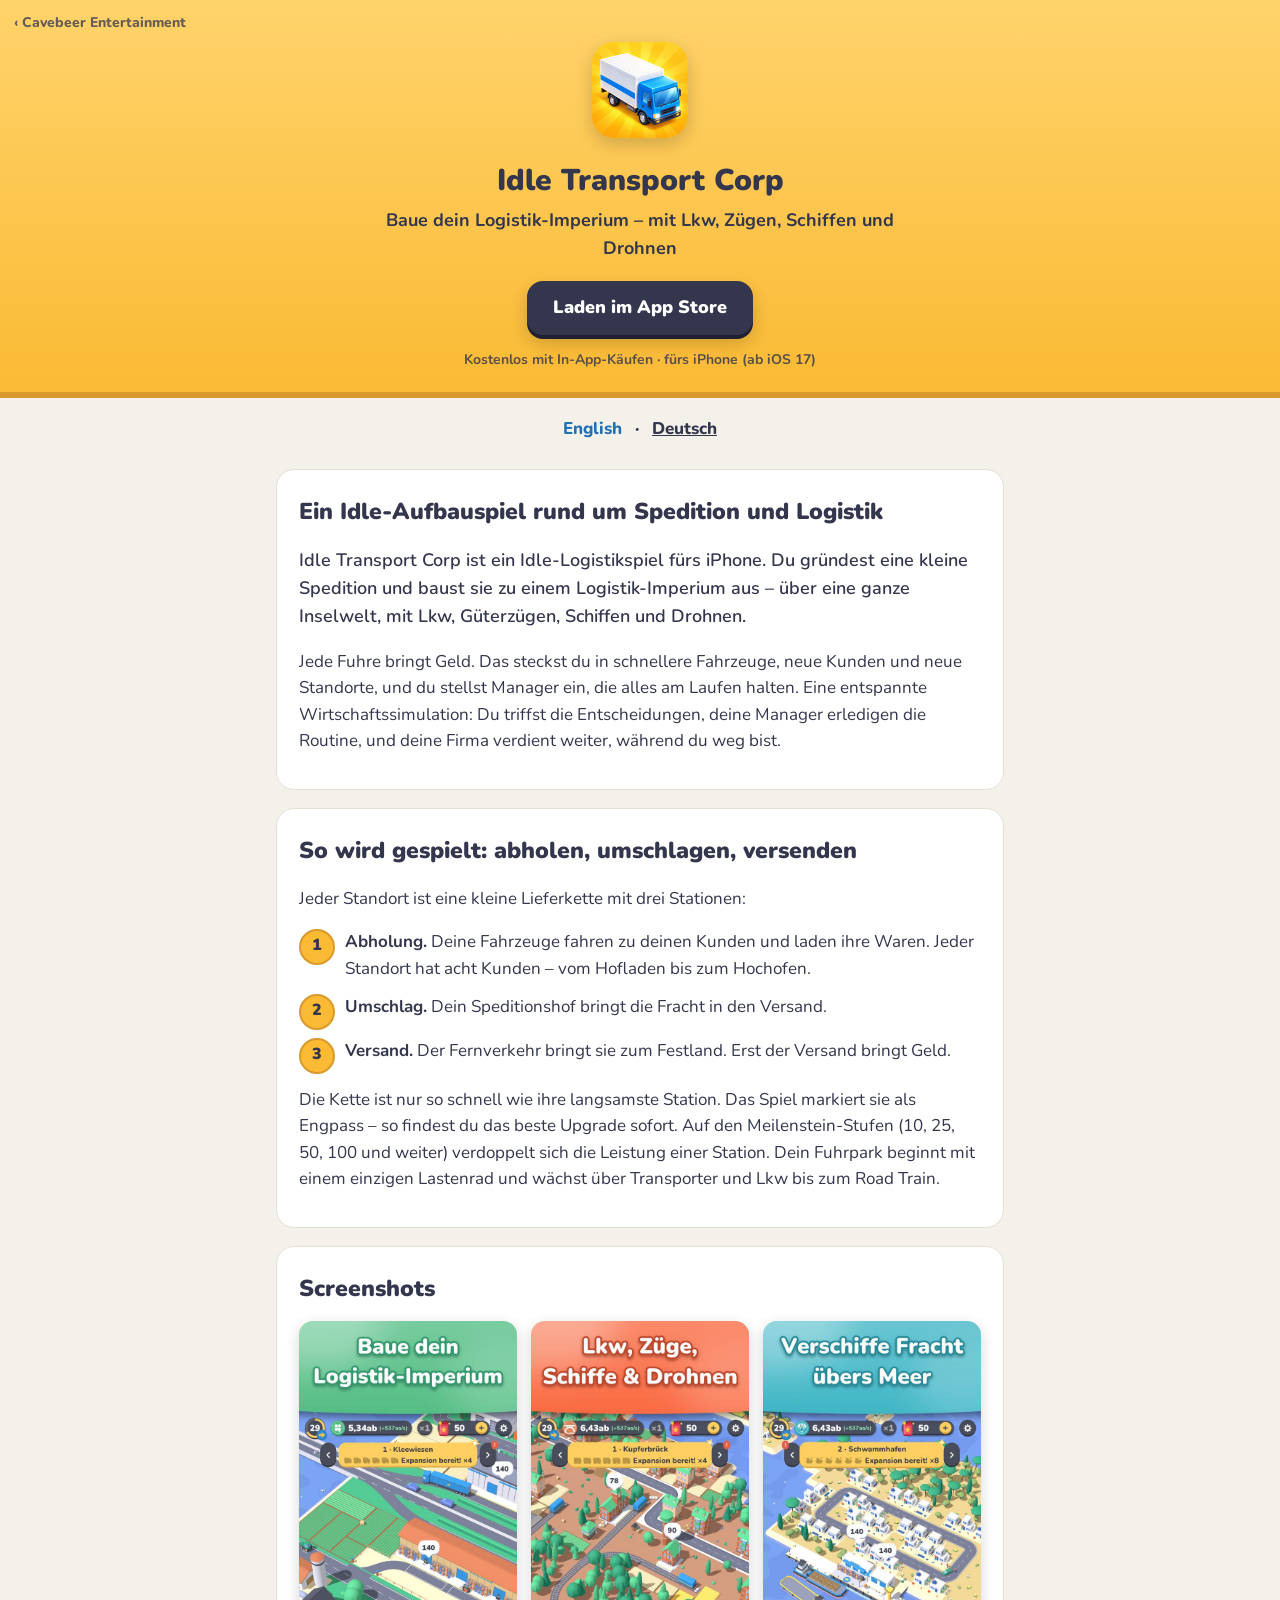
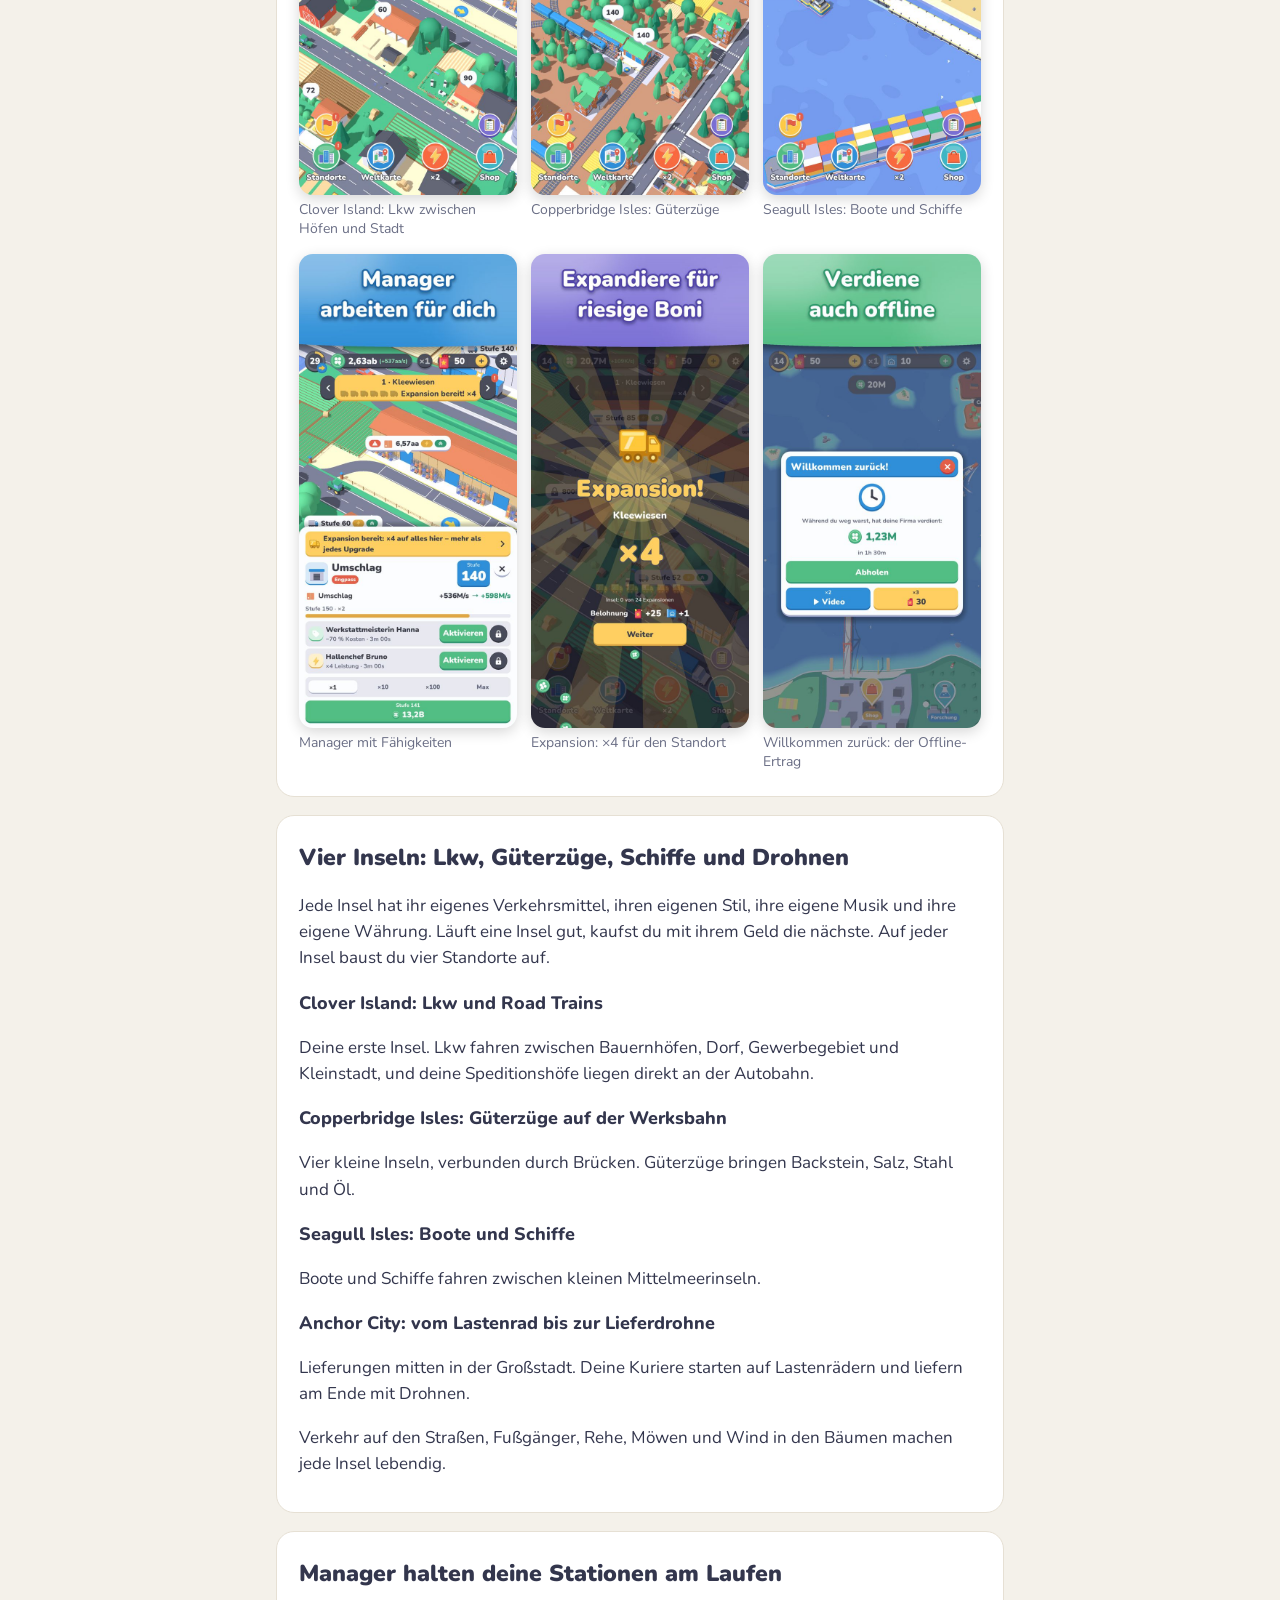
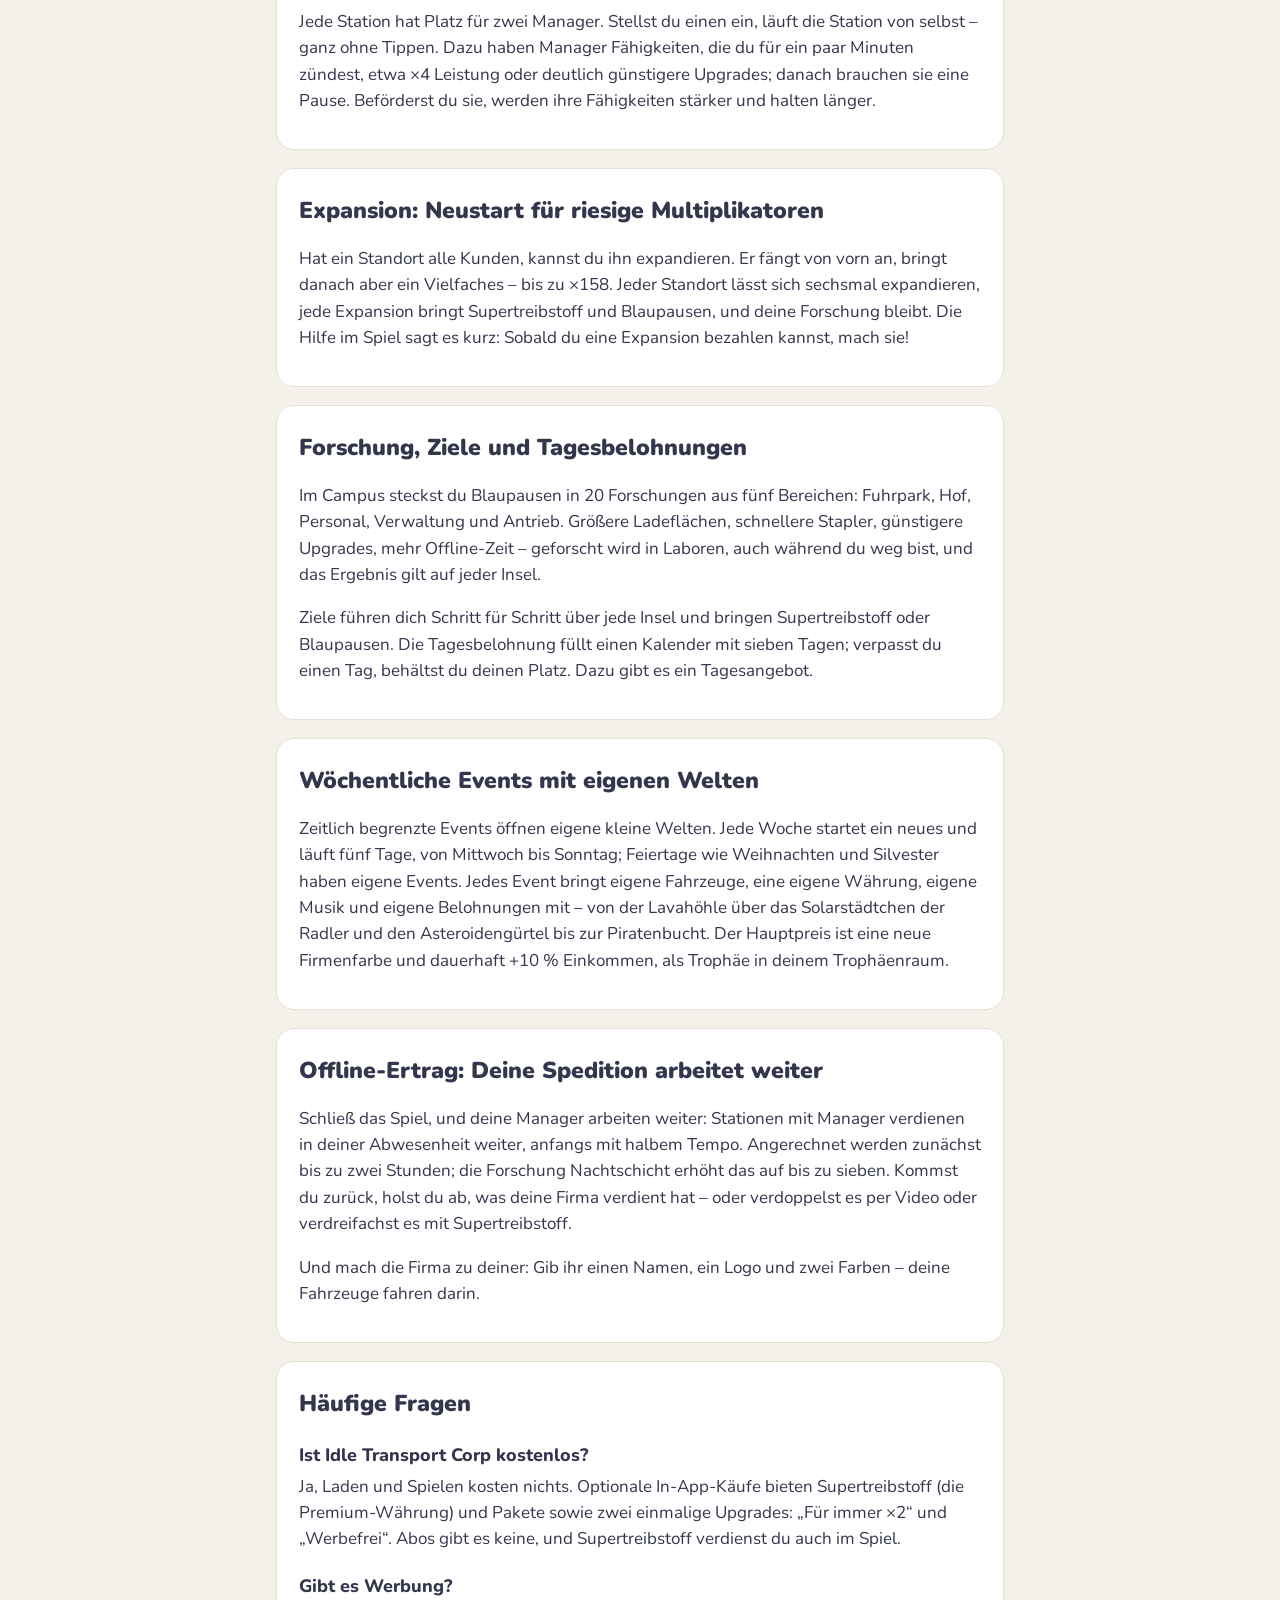
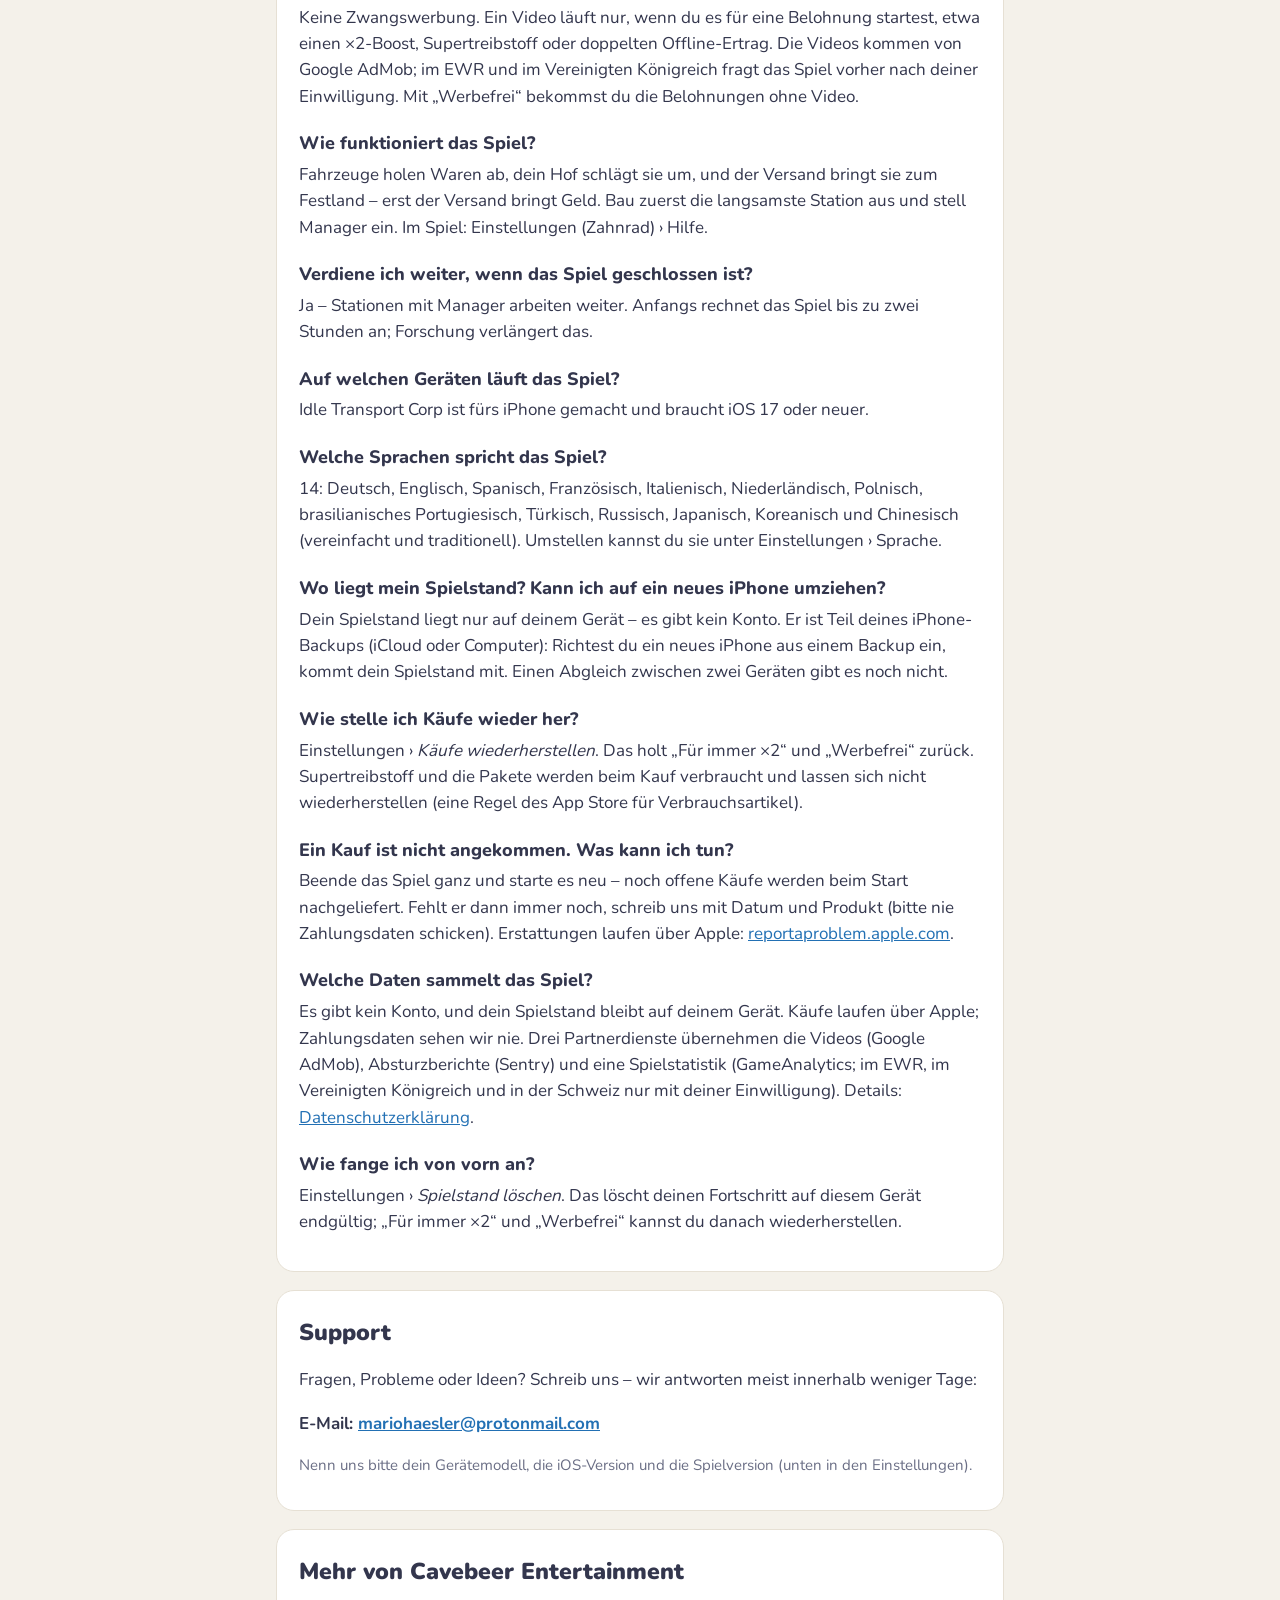
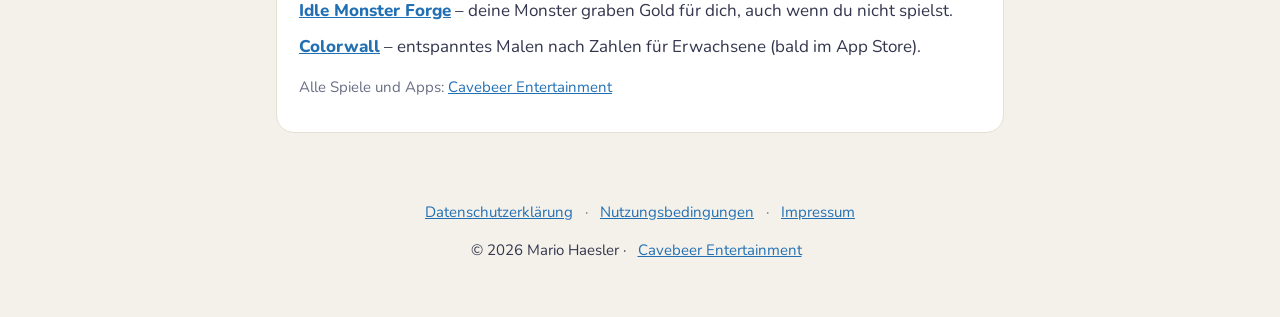
==== de/index.html @ 4c7cf0ec "Content page in English and German (de/): what the app is, how it plays, screenshots, FAQ; structure" ====
<!doctype html>
<html lang="de">
<head>
<meta charset="utf-8">
<meta name="viewport" content="width=device-width, initial-scale=1">
<title>Idle Transport Corp: Spedition – Logistik-Spiel fürs iPhone</title>
<meta name="description" content="Gründe deine Spedition: Lkw, Güterzüge, Schiffe und Drohnen bringen Waren über vier Inseln. Ein kostenloses Idle-Aufbauspiel fürs iPhone mit Managern.">
<link rel="canonical" href="https://mario-coder-apps.github.io/idletransportcorp-legal/de/">
<link rel="alternate" hreflang="en" href="https://mario-coder-apps.github.io/idletransportcorp-legal/">
<link rel="alternate" hreflang="de" href="https://mario-coder-apps.github.io/idletransportcorp-legal/de/">
<link rel="alternate" hreflang="x-default" href="https://mario-coder-apps.github.io/idletransportcorp-legal/">
<meta name="theme-color" content="#faba34">
<meta name="apple-itunes-app" content="app-id=6821350913">
<meta property="og:type" content="website">
<meta property="og:site_name" content="Cavebeer Entertainment">
<meta property="og:title" content="Idle Transport Corp: Spedition – Logistik-Spiel fürs iPhone">
<meta property="og:description" content="Lkw, Güterzüge, Schiffe und Drohnen bringen Waren über vier Inseln. Baue dein Logistik-Imperium – ein kostenloses Idle-Spiel fürs iPhone.">
<meta property="og:url" content="https://mario-coder-apps.github.io/idletransportcorp-legal/de/">
<meta property="og:image" content="https://mario-coder-apps.github.io/idletransportcorp-legal/og-de.jpg">
<meta property="og:image:width" content="1200">
<meta property="og:image:height" content="630">
<meta property="og:image:alt" content="Idle Transport Corp: das App-Symbol und drei Screenshots mit Lkw, Güterzügen und Schiffen">
<meta property="og:locale" content="de_DE">
<meta property="og:locale:alternate" content="en_US">
<meta name="twitter:card" content="summary_large_image">
<meta name="twitter:title" content="Idle Transport Corp: Spedition – Logistik-Spiel fürs iPhone">
<meta name="twitter:description" content="Lkw, Güterzüge, Schiffe und Drohnen bringen Waren über vier Inseln. Baue dein Logistik-Imperium – ein kostenloses Idle-Spiel fürs iPhone.">
<meta name="twitter:image" content="https://mario-coder-apps.github.io/idletransportcorp-legal/og-de.jpg">
<meta name="twitter:image:alt" content="Idle Transport Corp: das App-Symbol und drei Screenshots mit Lkw, Güterzügen und Schiffen">
<link rel="icon" href="../favicon.png">
<link rel="stylesheet" href="../style.css?v=3">
<script type="application/ld+json">
{
 "@context": "https://schema.org",
 "@type": "MobileApplication",
 "name": "Idle Transport Corp",
 "alternateName": "Idle Transport Corp: Spedition",
 "operatingSystem": "iOS",
 "softwareRequirements": "iOS 17.0 oder neuer",
 "applicationCategory": "GameApplication",
 "applicationSubCategory": "Simulation",
 "description": "Idle Transport Corp ist ein Idle-Logistikspiel fürs iPhone: Lkw, Güterzüge, Schiffe und Drohnen bringen Waren über vier Inseln. Stell Manager ein, expandiere deine Standorte und verdiene weiter, während du weg bist.",
 "url": "https://mario-coder-apps.github.io/idletransportcorp-legal/de/",
 "image": "https://mario-coder-apps.github.io/idletransportcorp-legal/icon.png",
 "screenshot": [
  "https://mario-coder-apps.github.io/idletransportcorp-legal/img/clover-island-de.jpg",
  "https://mario-coder-apps.github.io/idletransportcorp-legal/img/freight-trains-de.jpg",
  "https://mario-coder-apps.github.io/idletransportcorp-legal/img/cargo-ships-de.jpg",
  "https://mario-coder-apps.github.io/idletransportcorp-legal/img/managers-de.jpg",
  "https://mario-coder-apps.github.io/idletransportcorp-legal/img/expansion-de.jpg",
  "https://mario-coder-apps.github.io/idletransportcorp-legal/img/offline-earnings-de.jpg"
 ],
 "offers": {
  "@type": "Offer",
  "price": "0",
  "priceCurrency": "EUR"
 },
 "inLanguage": [
  "en",
  "de",
  "es",
  "fr",
  "it",
  "nl",
  "pl",
  "pt-BR",
  "tr",
  "ru",
  "ja",
  "ko",
  "zh-Hans",
  "zh-Hant"
 ],
 "publisher": {
  "@type": "Organization",
  "name": "Cavebeer Entertainment",
  "url": "https://mario-coder-apps.github.io/"
 },
 "downloadUrl": "https://apps.apple.com/app/id6821350913",
 "installUrl": "https://apps.apple.com/app/id6821350913"
}
</script>
<script type="application/ld+json">
{
 "@context": "https://schema.org",
 "@type": "FAQPage",
 "inLanguage": "de",
 "mainEntity": [
  {
   "@type": "Question",
   "name": "Ist Idle Transport Corp kostenlos?",
   "acceptedAnswer": {
    "@type": "Answer",
    "text": "Ja, Laden und Spielen kosten nichts. Optionale In-App-Käufe bieten Supertreibstoff (die Premium-Währung) und Pakete sowie zwei einmalige Upgrades: „Für immer ×2“ und „Werbefrei“. Abos gibt es keine, und Supertreibstoff verdienst du auch im Spiel."
   }
  },
  {
   "@type": "Question",
   "name": "Gibt es Werbung?",
   "acceptedAnswer": {
    "@type": "Answer",
    "text": "Keine Zwangswerbung. Ein Video läuft nur, wenn du es für eine Belohnung startest, etwa einen ×2-Boost, Supertreibstoff oder doppelten Offline-Ertrag. Die Videos kommen von Google AdMob; im EWR und im Vereinigten Königreich fragt das Spiel vorher nach deiner Einwilligung. Mit „Werbefrei“ bekommst du die Belohnungen ohne Video."
   }
  },
  {
   "@type": "Question",
   "name": "Wie funktioniert das Spiel?",
   "acceptedAnswer": {
    "@type": "Answer",
    "text": "Fahrzeuge holen Waren ab, dein Hof schlägt sie um, und der Versand bringt sie zum Festland – erst der Versand bringt Geld. Bau zuerst die langsamste Station aus und stell Manager ein. Im Spiel: Einstellungen (Zahnrad) › Hilfe."
   }
  },
  {
   "@type": "Question",
   "name": "Verdiene ich weiter, wenn das Spiel geschlossen ist?",
   "acceptedAnswer": {
    "@type": "Answer",
    "text": "Ja – Stationen mit Manager arbeiten weiter. Anfangs rechnet das Spiel bis zu zwei Stunden an; Forschung verlängert das."
   }
  },
  {
   "@type": "Question",
   "name": "Auf welchen Geräten läuft das Spiel?",
   "acceptedAnswer": {
    "@type": "Answer",
    "text": "Idle Transport Corp ist fürs iPhone gemacht und braucht iOS 17 oder neuer."
   }
  },
  {
   "@type": "Question",
   "name": "Welche Sprachen spricht das Spiel?",
   "acceptedAnswer": {
    "@type": "Answer",
    "text": "14: Deutsch, Englisch, Spanisch, Französisch, Italienisch, Niederländisch, Polnisch, brasilianisches Portugiesisch, Türkisch, Russisch, Japanisch, Koreanisch und Chinesisch (vereinfacht und traditionell). Umstellen kannst du sie unter Einstellungen › Sprache."
   }
  },
  {
   "@type": "Question",
   "name": "Wo liegt mein Spielstand? Kann ich auf ein neues iPhone umziehen?",
   "acceptedAnswer": {
    "@type": "Answer",
    "text": "Dein Spielstand liegt nur auf deinem Gerät – es gibt kein Konto. Er ist Teil deines iPhone-Backups (iCloud oder Computer): Richtest du ein neues iPhone aus einem Backup ein, kommt dein Spielstand mit. Einen Abgleich zwischen zwei Geräten gibt es noch nicht."
   }
  },
  {
   "@type": "Question",
   "name": "Wie stelle ich Käufe wieder her?",
   "acceptedAnswer": {
    "@type": "Answer",
    "text": "Einstellungen › Käufe wiederherstellen. Das holt „Für immer ×2“ und „Werbefrei“ zurück. Supertreibstoff und die Pakete werden beim Kauf verbraucht und lassen sich nicht wiederherstellen (eine Regel des App Store für Verbrauchsartikel)."
   }
  },
  {
   "@type": "Question",
   "name": "Ein Kauf ist nicht angekommen. Was kann ich tun?",
   "acceptedAnswer": {
    "@type": "Answer",
    "text": "Beende das Spiel ganz und starte es neu – noch offene Käufe werden beim Start nachgeliefert. Fehlt er dann immer noch, schreib uns mit Datum und Produkt (bitte nie Zahlungsdaten schicken). Erstattungen laufen über Apple: reportaproblem.apple.com."
   }
  },
  {
   "@type": "Question",
   "name": "Welche Daten sammelt das Spiel?",
   "acceptedAnswer": {
    "@type": "Answer",
    "text": "Es gibt kein Konto, und dein Spielstand bleibt auf deinem Gerät. Käufe laufen über Apple; Zahlungsdaten sehen wir nie. Drei Partnerdienste übernehmen die Videos (Google AdMob), Absturzberichte (Sentry) und eine Spielstatistik (GameAnalytics; im EWR, im Vereinigten Königreich und in der Schweiz nur mit deiner Einwilligung). Details: Datenschutzerklärung."
   }
  },
  {
   "@type": "Question",
   "name": "Wie fange ich von vorn an?",
   "acceptedAnswer": {
    "@type": "Answer",
    "text": "Einstellungen › Spielstand löschen. Das löscht deinen Fortschritt auf diesem Gerät endgültig; „Für immer ×2“ und „Werbefrei“ kannst du danach wiederherstellen."
   }
  }
 ]
}
</script>
</head>
<body class="content">
<header>
  <a class="studio-back" href="../../">&lsaquo; Cavebeer Entertainment</a>
  <img src="../img/icon-192.jpg" alt="App-Symbol von Idle Transport Corp" width="96" height="96">
  <h1>Idle Transport Corp</h1>
  <p class="pitch">Baue dein Logistik-Imperium – mit Lkw, Zügen, Schiffen und Drohnen</p>
  <a class="store" id="store" href="https://apps.apple.com/app/id6821350913">Laden im App Store</a>
  <div class="iab" id="iab" hidden>
    <div class="iab-arrow" aria-hidden="true">&#8599;</div>
    <p class="iab-title">Dieser Browser kann den App Store nicht öffnen</p>
    <ol>
      <li>Tippe oben rechts auf <strong>&bull;&bull;&bull;</strong></li>
      <li>Wähle <strong>Im Browser öffnen</strong></li>
      <li>Tippe dort auf <strong>Laden im App Store</strong></li>
    </ol>
    <button class="iab-button" type="button" id="copy-link">Oder den App-Store-Link kopieren</button>
  </div>
  <p class="platform">Kostenlos mit In-App-Käufen · fürs iPhone (ab iOS 17)</p>
</header>
<nav class="lang" aria-label="Sprache"><a href="../" hreflang="en" lang="en">English</a> · <a href="./" hreflang="de" lang="de" aria-current="page">Deutsch</a></nav>
<main>

<section class="card" id="about">
  <h2>Ein Idle-Aufbauspiel rund um Spedition und Logistik</h2>
  <p class="lead">Idle Transport Corp ist ein Idle-Logistikspiel fürs iPhone. Du gründest eine kleine Spedition und
  baust sie zu einem Logistik-Imperium aus – über eine ganze Inselwelt, mit Lkw, Güterzügen, Schiffen und
  Drohnen.</p>
  <p>Jede Fuhre bringt Geld. Das steckst du in schnellere Fahrzeuge, neue Kunden und neue Standorte, und du stellst
  Manager ein, die alles am Laufen halten. Eine entspannte Wirtschaftssimulation: Du triffst die Entscheidungen, deine
  Manager erledigen die Routine, und deine Firma verdient weiter, während du weg bist.</p>
</section>

<section class="card" id="so-wird-gespielt">
  <h2>So wird gespielt: abholen, umschlagen, versenden</h2>
  <p>Jeder Standort ist eine kleine Lieferkette mit drei Stationen:</p>
  <ol class="steps">
    <li><strong>Abholung.</strong> Deine Fahrzeuge fahren zu deinen Kunden und laden ihre Waren. Jeder Standort hat
    acht Kunden – vom Hofladen bis zum Hochofen.</li>
    <li><strong>Umschlag.</strong> Dein Speditionshof bringt die Fracht in den Versand.</li>
    <li><strong>Versand.</strong> Der Fernverkehr bringt sie zum Festland. Erst der Versand bringt Geld.</li>
  </ol>
  <p>Die Kette ist nur so schnell wie ihre langsamste Station. Das Spiel markiert sie als Engpass – so findest du das
  beste Upgrade sofort. Auf den Meilenstein-Stufen (10, 25, 50, 100 und weiter) verdoppelt sich die Leistung einer
  Station. Dein Fuhrpark beginnt mit einem einzigen Lastenrad und wächst über
  Transporter und Lkw bis zum Road Train.</p>
</section>

<section class="card" id="screenshots">
  <h2>Screenshots</h2>
  <div class="shots">
    <figure>
      <img src="../img/clover-island-de.jpg" width="600" height="1304" loading="lazy" alt="Clover Island in Idle Transport Corp: Lkw auf der Autobahn, ein Speditionshof und grüne Felder">
      <figcaption>Clover Island: Lkw zwischen Höfen und Stadt</figcaption>
    </figure>
    <figure>
      <img src="../img/freight-trains-de.jpg" width="600" height="1304" loading="lazy" alt="Güterzüge auf der Werksbahn der Copperbridge Isles">
      <figcaption>Copperbridge Isles: Güterzüge</figcaption>
    </figure>
    <figure>
      <img src="../img/cargo-ships-de.jpg" width="600" height="1304" loading="lazy" alt="Ein Hafen auf den Seagull Isles mit weißen Häusern und einem Containerschiff">
      <figcaption>Seagull Isles: Boote und Schiffe</figcaption>
    </figure>
    <figure>
      <img src="../img/managers-de.jpg" width="600" height="1304" loading="lazy" alt="Die Station Umschlag mit ihrer Stufe, dem Hinweis Engpass und zwei Managern, deren Fähigkeiten man aktivieren kann">
      <figcaption>Manager mit Fähigkeiten</figcaption>
    </figure>
    <figure>
      <img src="../img/expansion-de.jpg" width="600" height="1304" loading="lazy" alt="Der Expansion-Bildschirm: Kleewiesen bringt nach der ersten Expansion ×4">
      <figcaption>Expansion: ×4 für den Standort</figcaption>
    </figure>
    <figure>
      <img src="../img/offline-earnings-de.jpg" width="600" height="1304" loading="lazy" alt="Das Fenster Willkommen zurück mit dem offline verdienten Geld und Knöpfen zum Abholen, Verdoppeln per Video oder Verdreifachen">
      <figcaption>Willkommen zurück: der Offline-Ertrag</figcaption>
    </figure>
  </div>
</section>

<section class="card" id="inseln">
  <h2>Vier Inseln: Lkw, Güterzüge, Schiffe und Drohnen</h2>
  <p>Jede Insel hat ihr eigenes Verkehrsmittel, ihren eigenen Stil, ihre eigene Musik und ihre eigene Währung. Läuft
  eine Insel gut, kaufst du mit ihrem Geld die nächste. Auf jeder Insel baust du vier Standorte auf.</p>
  <h3>Clover Island: Lkw und Road Trains</h3>
  <p>Deine erste Insel. Lkw fahren zwischen Bauernhöfen, Dorf, Gewerbegebiet und Kleinstadt, und deine
  Speditionshöfe liegen direkt an der Autobahn.</p>
  <h3>Copperbridge Isles: Güterzüge auf der Werksbahn</h3>
  <p>Vier kleine Inseln, verbunden durch Brücken. Güterzüge bringen Backstein, Salz, Stahl und Öl.</p>
  <h3>Seagull Isles: Boote und Schiffe</h3>
  <p>Boote und Schiffe fahren zwischen kleinen Mittelmeerinseln.</p>
  <h3>Anchor City: vom Lastenrad bis zur Lieferdrohne</h3>
  <p>Lieferungen mitten in der Großstadt. Deine Kuriere starten auf Lastenrädern und liefern am Ende mit
  Drohnen.</p>
  <p>Verkehr auf den Straßen, Fußgänger, Rehe, Möwen und Wind in den Bäumen machen jede Insel lebendig.</p>
</section>

<section class="card" id="manager">
  <h2>Manager halten deine Stationen am Laufen</h2>
  <p>Jede Station hat Platz für zwei Manager. Stellst du einen ein, läuft die Station von selbst – ganz ohne Tippen.
  Dazu haben Manager Fähigkeiten, die du für ein paar Minuten zündest, etwa ×4 Leistung oder deutlich günstigere
  Upgrades; danach brauchen sie eine Pause. Beförderst du sie, werden ihre Fähigkeiten stärker und halten
  länger.</p>
</section>

<section class="card" id="expansion">
  <h2>Expansion: Neustart für riesige Multiplikatoren</h2>
  <p>Hat ein Standort alle Kunden, kannst du ihn expandieren. Er fängt von vorn an, bringt danach aber ein Vielfaches
  – bis zu ×158. Jeder Standort lässt sich sechsmal expandieren, jede Expansion bringt Supertreibstoff und
  Blaupausen, und deine Forschung bleibt. Die Hilfe im Spiel sagt es kurz: Sobald du eine Expansion bezahlen kannst,
  mach sie!</p>
</section>

<section class="card" id="forschung">
  <h2>Forschung, Ziele und Tagesbelohnungen</h2>
  <p>Im Campus steckst du Blaupausen in 20 Forschungen aus fünf Bereichen: Fuhrpark, Hof, Personal, Verwaltung und
  Antrieb. Größere Ladeflächen, schnellere Stapler, günstigere Upgrades, mehr Offline-Zeit – geforscht wird in
  Laboren, auch während du weg bist, und das Ergebnis gilt auf jeder Insel.</p>
  <p>Ziele führen dich Schritt für Schritt über jede Insel und bringen Supertreibstoff oder Blaupausen. Die
  Tagesbelohnung füllt einen Kalender mit sieben Tagen; verpasst du einen Tag, behältst du deinen Platz. Dazu gibt es
  ein Tagesangebot.</p>
</section>

<section class="card" id="events">
  <h2>Wöchentliche Events mit eigenen Welten</h2>
  <p>Zeitlich begrenzte Events öffnen eigene kleine Welten. Jede Woche startet ein neues und läuft fünf Tage, von
  Mittwoch bis Sonntag; Feiertage wie Weihnachten und Silvester haben eigene Events. Jedes Event
  bringt eigene Fahrzeuge, eine eigene Währung, eigene Musik und eigene Belohnungen mit – von der Lavahöhle über das
  Solarstädtchen der Radler und den Asteroidengürtel bis zur Piratenbucht. Der Hauptpreis ist eine neue Firmenfarbe
  und dauerhaft +10&nbsp;% Einkommen, als Trophäe in deinem Trophäenraum.</p>
</section>

<section class="card" id="offline">
  <h2>Offline-Ertrag: Deine Spedition arbeitet weiter</h2>
  <p>Schließ das Spiel, und deine Manager arbeiten weiter: Stationen mit Manager verdienen in deiner Abwesenheit
  weiter, anfangs mit halbem Tempo. Angerechnet werden zunächst bis zu zwei Stunden; die Forschung Nachtschicht erhöht das auf bis zu
  sieben. Kommst du zurück, holst du ab, was deine Firma verdient hat – oder verdoppelst es per Video oder
  verdreifachst es mit Supertreibstoff.</p>
  <p>Und mach die Firma zu deiner: Gib ihr einen Namen, ein Logo und zwei Farben – deine Fahrzeuge fahren darin.</p>
</section>

<section class="card faq" id="fragen">
  <h2>Häufige Fragen</h2>

  <h3>Ist Idle Transport Corp kostenlos?</h3>
  <p>Ja, Laden und Spielen kosten nichts. Optionale In-App-Käufe bieten Supertreibstoff (die Premium-Währung) und
  Pakete sowie zwei einmalige Upgrades: „Für immer ×2“ und „Werbefrei“. Abos gibt es keine, und Supertreibstoff
  verdienst du auch im Spiel.</p>

  <h3>Gibt es Werbung?</h3>
  <p>Keine Zwangswerbung. Ein Video läuft nur, wenn du es für eine Belohnung startest, etwa einen ×2-Boost,
  Supertreibstoff oder doppelten Offline-Ertrag. Die Videos kommen von Google AdMob; im EWR und im Vereinigten
  Königreich fragt das Spiel vorher nach deiner Einwilligung. Mit „Werbefrei“ bekommst du die Belohnungen ohne
  Video.</p>

  <h3>Wie funktioniert das Spiel?</h3>
  <p>Fahrzeuge holen Waren ab, dein Hof schlägt sie um, und der Versand bringt sie zum Festland – erst der Versand
  bringt Geld. Bau zuerst die langsamste Station aus und stell Manager ein. Im Spiel: Einstellungen (Zahnrad) ›
  Hilfe.</p>

  <h3>Verdiene ich weiter, wenn das Spiel geschlossen ist?</h3>
  <p>Ja – Stationen mit Manager arbeiten weiter. Anfangs rechnet das Spiel bis zu zwei Stunden an; Forschung
  verlängert das.</p>

  <h3>Auf welchen Geräten läuft das Spiel?</h3>
  <p>Idle Transport Corp ist fürs iPhone gemacht und braucht iOS 17 oder neuer.</p>

  <h3>Welche Sprachen spricht das Spiel?</h3>
  <p>14: Deutsch, Englisch, Spanisch, Französisch, Italienisch, Niederländisch, Polnisch, brasilianisches
  Portugiesisch, Türkisch, Russisch, Japanisch, Koreanisch und Chinesisch (vereinfacht und traditionell). Umstellen
  kannst du sie unter Einstellungen › Sprache.</p>

  <h3>Wo liegt mein Spielstand? Kann ich auf ein neues iPhone umziehen?</h3>
  <p>Dein Spielstand liegt nur auf deinem Gerät – es gibt kein Konto. Er ist Teil deines iPhone-Backups (iCloud oder
  Computer): Richtest du ein neues iPhone aus einem Backup ein, kommt dein Spielstand mit. Einen Abgleich zwischen zwei
  Geräten gibt es noch nicht.</p>

  <h3>Wie stelle ich Käufe wieder her?</h3>
  <p>Einstellungen › <em>Käufe wiederherstellen</em>. Das holt „Für immer ×2“ und „Werbefrei“ zurück. Supertreibstoff und
  die Pakete werden beim Kauf verbraucht und lassen sich nicht wiederherstellen (eine Regel des App Store für
  Verbrauchsartikel).</p>

  <h3>Ein Kauf ist nicht angekommen. Was kann ich tun?</h3>
  <p>Beende das Spiel ganz und starte es neu – noch offene Käufe werden beim Start nachgeliefert. Fehlt er dann immer
  noch, schreib uns mit Datum und Produkt (bitte nie Zahlungsdaten schicken). Erstattungen laufen über Apple:
  <a href="https://reportaproblem.apple.com">reportaproblem.apple.com</a>.</p>

  <h3>Welche Daten sammelt das Spiel?</h3>
  <p>Es gibt kein Konto, und dein Spielstand bleibt auf deinem Gerät. Käufe laufen über Apple; Zahlungsdaten sehen
  wir nie. Drei Partnerdienste übernehmen die Videos (Google AdMob), Absturzberichte (Sentry) und eine Spielstatistik
  (GameAnalytics; im EWR, im Vereinigten Königreich und in der Schweiz nur mit deiner Einwilligung). Details:
  <a href="../privacy.html#de">Datenschutzerklärung</a>.</p>

  <h3>Wie fange ich von vorn an?</h3>
  <p>Einstellungen › <em>Spielstand löschen</em>. Das löscht deinen Fortschritt auf diesem Gerät endgültig; „Für immer ×2“
  und „Werbefrei“ kannst du danach wiederherstellen.</p>
</section>

<section class="card" id="support">
  <h2>Support</h2>
  <p>Fragen, Probleme oder Ideen? Schreib uns – wir antworten meist innerhalb weniger Tage:</p>
  <p><strong>E-Mail: <a href="mailto:mariohaesler@protonmail.com">mariohaesler@protonmail.com</a></strong></p>
  <p class="soft">Nenn uns bitte dein Gerätemodell, die iOS-Version und die Spielversion (unten in den Einstellungen).</p>
</section>

<section class="card" id="mehr">
  <h2>Mehr von Cavebeer Entertainment</h2>
  <ul class="apps">
    <li><a href="../../idlemonsterforge-legal/">Idle Monster Forge</a> – deine Monster graben Gold für dich, auch
    wenn du nicht spielst.</li>
    <li><a href="../../colorwall-legal/">Colorwall</a> – entspanntes Malen nach Zahlen für Erwachsene (bald im App
    Store).</li>
  </ul>
  <p class="soft">Alle Spiele und Apps: <a href="../../">Cavebeer Entertainment</a></p>
</section>

</main>
<footer>
  <a href="../privacy.html#de">Datenschutzerklärung</a> ·
  <a href="../terms.html#de">Nutzungsbedingungen</a> ·
  <a href="../impressum.html#de">Impressum</a>
  <p>© 2026 Mario Haesler · <a href="../../">Cavebeer Entertainment</a></p>
</footer>
<script>
  // TikTok, Instagram and Facebook open links in their own in-app browser, which shows a blank page for the App Store
  // (Apple answers an iPhone with a redirect to itms-appss://, which those browsers do not hand over). There the page
  // shows the way out through the browser's menu and the link to copy. "?iab" previews it in any browser.
  (function () {
    var ua = navigator.userAgent || "";
    var inApp = /Instagram|FBAN|FBAV|FB_IAB|TikTok|musical_ly|BytedanceWebview|Bytedance|Threads/i.test(ua);
    if (!inApp && !/[?&]iab\b/.test(location.search)) return;
    document.getElementById("iab").hidden = false;
    var store = document.getElementById("store");
    store.hidden = true;
    store.style.display = "none";
    var link = "https://apps.apple.com/app/id6821350913";
    var btn = document.getElementById("copy-link");
    btn.addEventListener("click", function () {
      var de = document.documentElement.lang === "de";
      var done = function () { btn.textContent = de ? "Kopiert – öffne Safari und füge ihn ein" : "Copied - open Safari and paste it"; };
      if (navigator.clipboard && navigator.clipboard.writeText) {
        navigator.clipboard.writeText(link).then(done, function () { prompt(de ? "Link kopieren:" : "Copy this link:", link); });
      } else {
        prompt(de ? "Link kopieren:" : "Copy this link:", link);
      }
    });
  })();
</script>
</body>
</html>
---- style.css ----
/* Idle Transport Corp - support, privacy and legal pages (GitHub Pages; no cookies, no third-party content). */
@font-face {
  font-family: "Nunito";
  src: url("fonts/Nunito.ttf") format("truetype");
  font-weight: 200 1000;
  font-display: swap;
}

:root {
  --bg: #f4f1ea;
  --card: #ffffff;
  --ink: #33364d;
  --ink-soft: #6a6e85;
  --brand: #faba34;
  --brand-edge: #d99a2b;
  --link: #2270b4;
  --line: #e6e0d4;
  --mark: #ffe9a8;
}

@media (prefers-color-scheme: dark) {
  :root:not([data-theme="light"]) {
    --bg: #1d1f2b;
    --card: #282b3a;
    --ink: #eef0f7;
    --ink-soft: #a9adc2;
    --link: #7fb8ec;
    --line: #3a3e52;
    --mark: #6b5414;
  }
}

* { box-sizing: border-box; }

body {
  margin: 0;
  background: var(--bg);
  color: var(--ink);
  font-family: "Nunito", -apple-system, "Segoe UI", Roboto, sans-serif;
  font-size: 17px;
  line-height: 1.55;
}

header {
  background: linear-gradient(180deg, #ffd36b, var(--brand));
  border-bottom: 6px solid var(--brand-edge);
  padding: 28px 16px 22px;
  text-align: center;
  color: #33364d;
}

header img { width: 96px; height: 96px; border-radius: 22px; box-shadow: 0 6px 18px rgba(0, 0, 0, 0.18); }
header h1 { margin: 12px 0 2px; font-size: 30px; font-weight: 900; }
header p { margin: 0; font-weight: 700; }

nav.lang { text-align: center; margin: 18px 0 0; font-weight: 800; }
nav.lang a { color: var(--link); text-decoration: none; margin: 0 8px; }
nav.lang a.on { color: var(--ink); text-decoration: underline; }

main { max-width: 760px; margin: 0 auto; padding: 8px 16px 40px; }

section.card {
  background: var(--card);
  border: 1px solid var(--line);
  border-radius: 18px;
  padding: 6px 22px 18px;
  margin: 18px 0;
}

h2 { font-size: 23px; font-weight: 900; margin: 18px 0 6px; }
h3 { font-size: 18px; font-weight: 800; margin: 18px 0 4px; }
p, li { color: var(--ink); }
.soft { color: var(--ink-soft); font-size: 15px; }
a { color: var(--link); }
mark { background: var(--mark); color: inherit; padding: 0 3px; border-radius: 4px; }

footer { text-align: center; padding: 10px 16px 40px; color: var(--ink-soft); font-size: 15px; }
footer a { margin: 0 8px; }

/* The way back to the studio page and the App Store button (2026-11-08: the page is the TikTok bio's landing page). */
header { position: relative; }
.studio-back {
  position: absolute; top: 12px; left: 14px;
  font-size: 14px; font-weight: 800; color: #33364d; text-decoration: none; opacity: 0.75;
}
.studio-back:hover { opacity: 1; }
header img { margin-top: 14px; }
header p, .iab p { color: #33364d; }   /* the yellow header and the white box stay light in dark mode too */

.store {
  display: inline-block;
  margin: 18px 0 2px;
  padding: 13px 26px;
  border-radius: 16px;
  background: #33364d;
  color: #ffffff;
  font-size: 18px;
  font-weight: 900;
  text-decoration: none;
  box-shadow: 0 4px 0 #1f2133, 0 8px 18px rgba(0, 0, 0, 0.18);
  transition: transform 0.12s ease;
}
.store:active { transform: translateY(3px); box-shadow: 0 1px 0 #1f2133; }
.store[hidden] { display: none; }

.iab {
  position: relative;
  max-width: 420px;
  margin: 18px auto 2px;
  padding: 16px 18px 18px;
  text-align: left;
  background: #ffffff;
  border: 2px solid var(--brand-edge);
  border-radius: 18px;
  color: #33364d;
}
.iab[hidden] { display: none; }
.iab-title { font-weight: 900; font-size: 18px; margin: 0 0 8px; padding-right: 34px; }
.iab ol { margin: 0 0 14px; padding-left: 22px; font-weight: 600; color: #33364d; }
.iab li { color: #33364d; }
.iab-arrow { position: absolute; top: 6px; right: 14px; font-size: 30px; font-weight: 900; color: var(--brand-edge); }
.iab-button {
  width: 100%;
  padding: 11px 14px;
  border: 0;
  border-radius: 12px;
  background: #ffe9a8;
  color: #33364d;
  font: inherit;
  font-weight: 800;
  cursor: pointer;
}

/* Only the visitor's language when JavaScript runs (site.js); without it both stay. */
.js [data-lang]:not(.shown) { display: none; }

/* The content pages (index.html in English, de/index.html in German; 2026-11-16): pitch, platform line, screenshots,
   the three steps, the FAQ and the links to the other apps. The legal pages do not use these classes. */
header .pitch { font-size: 18px; max-width: 520px; margin: 0 auto; }
header .platform { margin-top: 12px; font-size: 14px; font-weight: 700; opacity: 0.8; }
nav.lang a[aria-current] { color: var(--ink); text-decoration: underline; }

.lead { font-size: 18px; font-weight: 600; }

ol.steps { list-style: none; counter-reset: step; padding: 0; margin: 10px 0 6px; }
ol.steps li { counter-increment: step; position: relative; padding: 0 0 0 46px; margin: 0 0 12px; min-height: 32px; }
ol.steps li::before {
  content: counter(step);
  position: absolute; left: 0; top: 0;
  width: 32px; height: 32px; border-radius: 50%;
  background: var(--brand); border: 2px solid var(--brand-edge);
  color: #33364d; font-weight: 900; font-size: 16px; line-height: 28px; text-align: center;
}

.shots { display: grid; grid-template-columns: repeat(2, minmax(0, 1fr)); gap: 16px 14px; margin: 14px 0 6px; }
@media (min-width: 620px) { .shots { grid-template-columns: repeat(3, minmax(0, 1fr)); } }
.shots figure { margin: 0; }
.shots img {
  display: block; width: 100%; height: auto;
  border-radius: 14px; box-shadow: 0 4px 14px rgba(0, 0, 0, 0.16);
  background: var(--line);
}
.shots figcaption { margin-top: 6px; font-size: 14px; line-height: 1.35; color: var(--ink-soft); }

.faq h3 { margin-top: 20px; }
.faq p { margin-top: 0; }

ul.apps { list-style: none; padding: 0; margin: 8px 0 4px; }
ul.apps li { margin: 0 0 10px; }
ul.apps a { font-weight: 800; }

@media (max-width: 420px) {
  .content section.card { padding: 4px 18px 14px; }
}
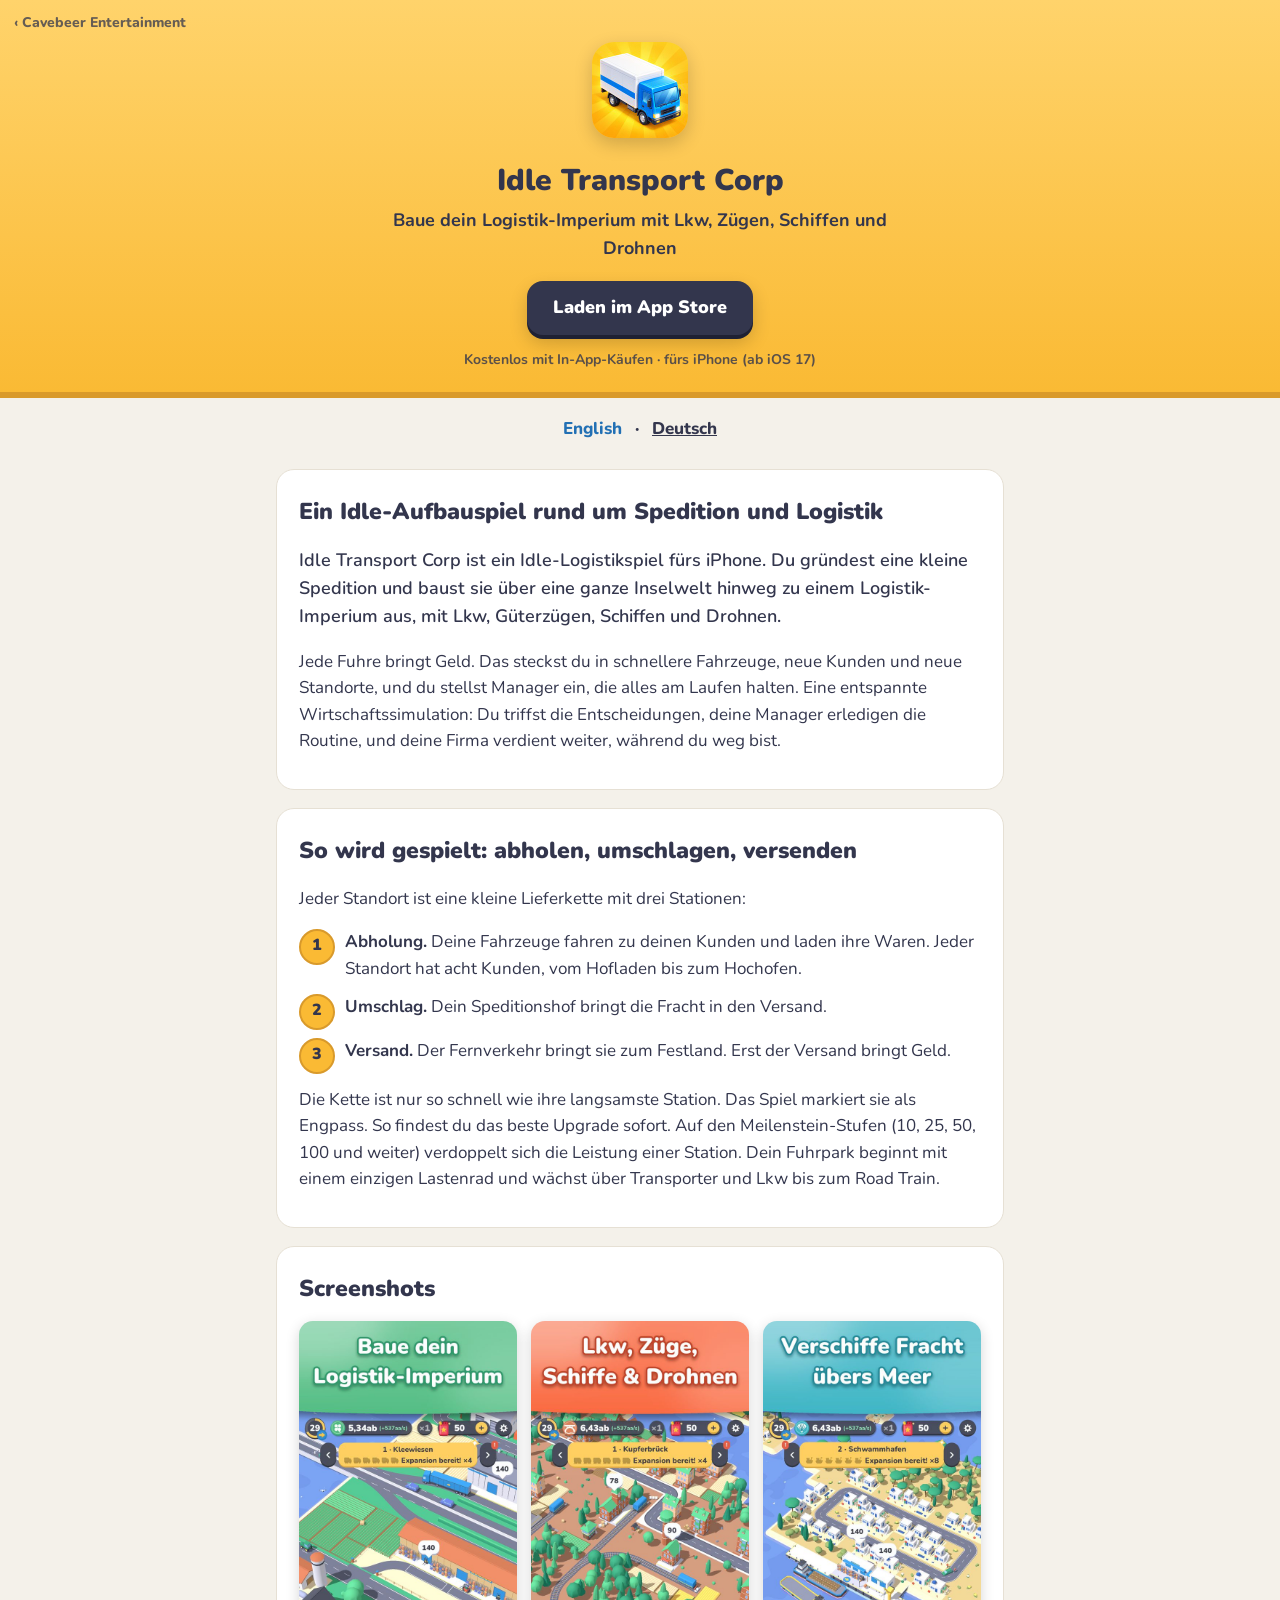
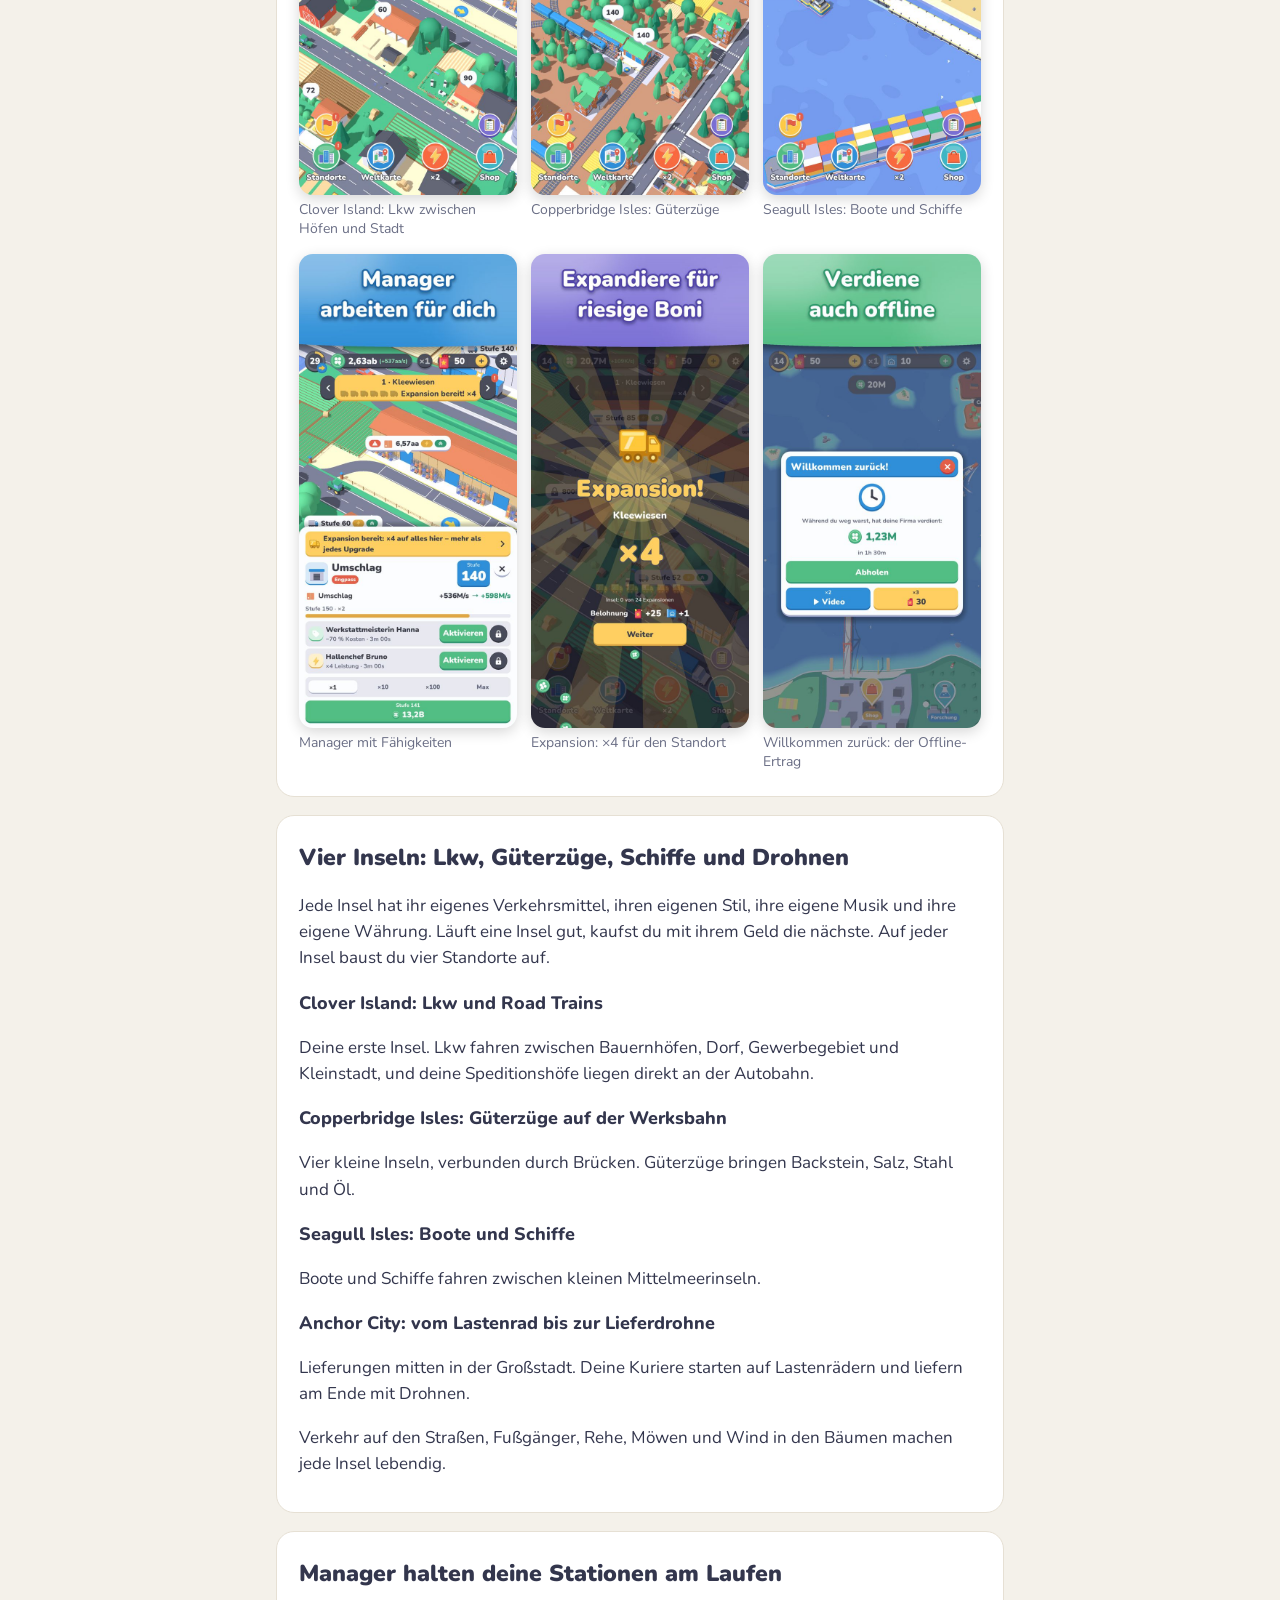
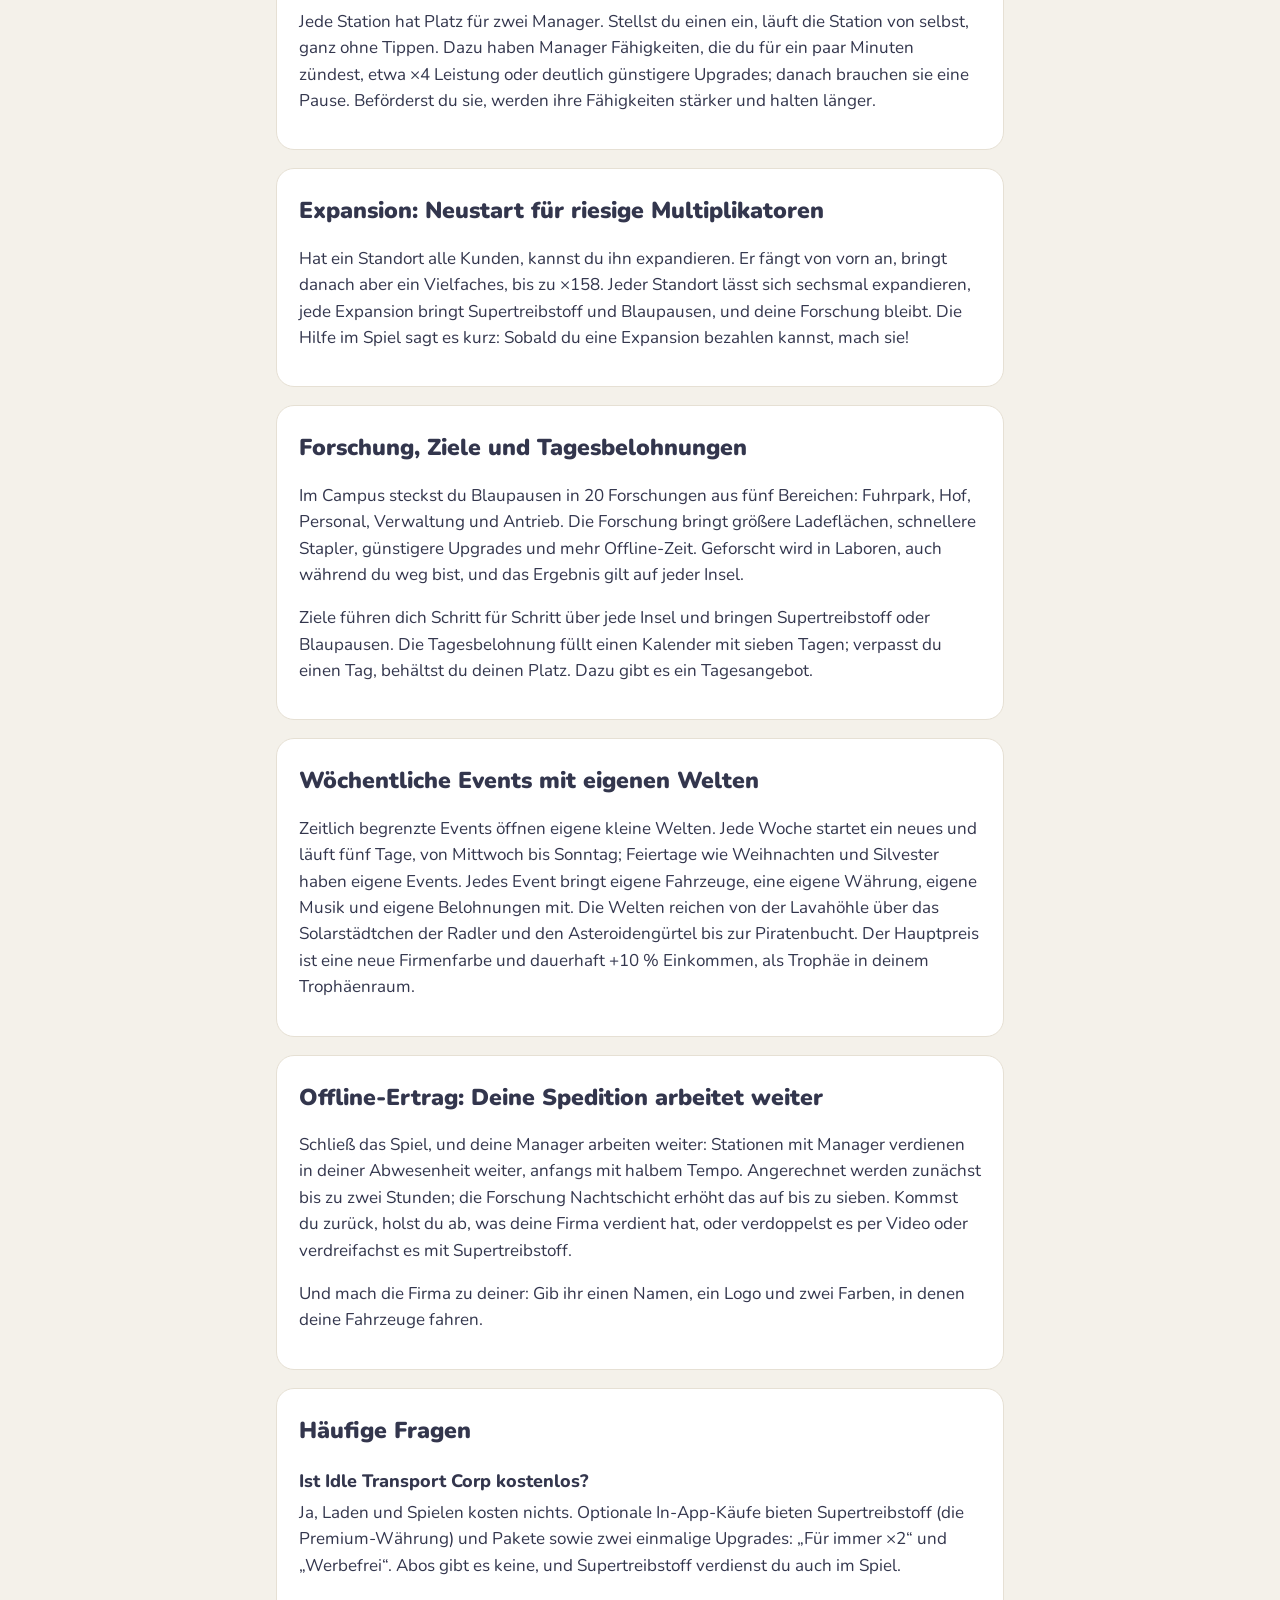
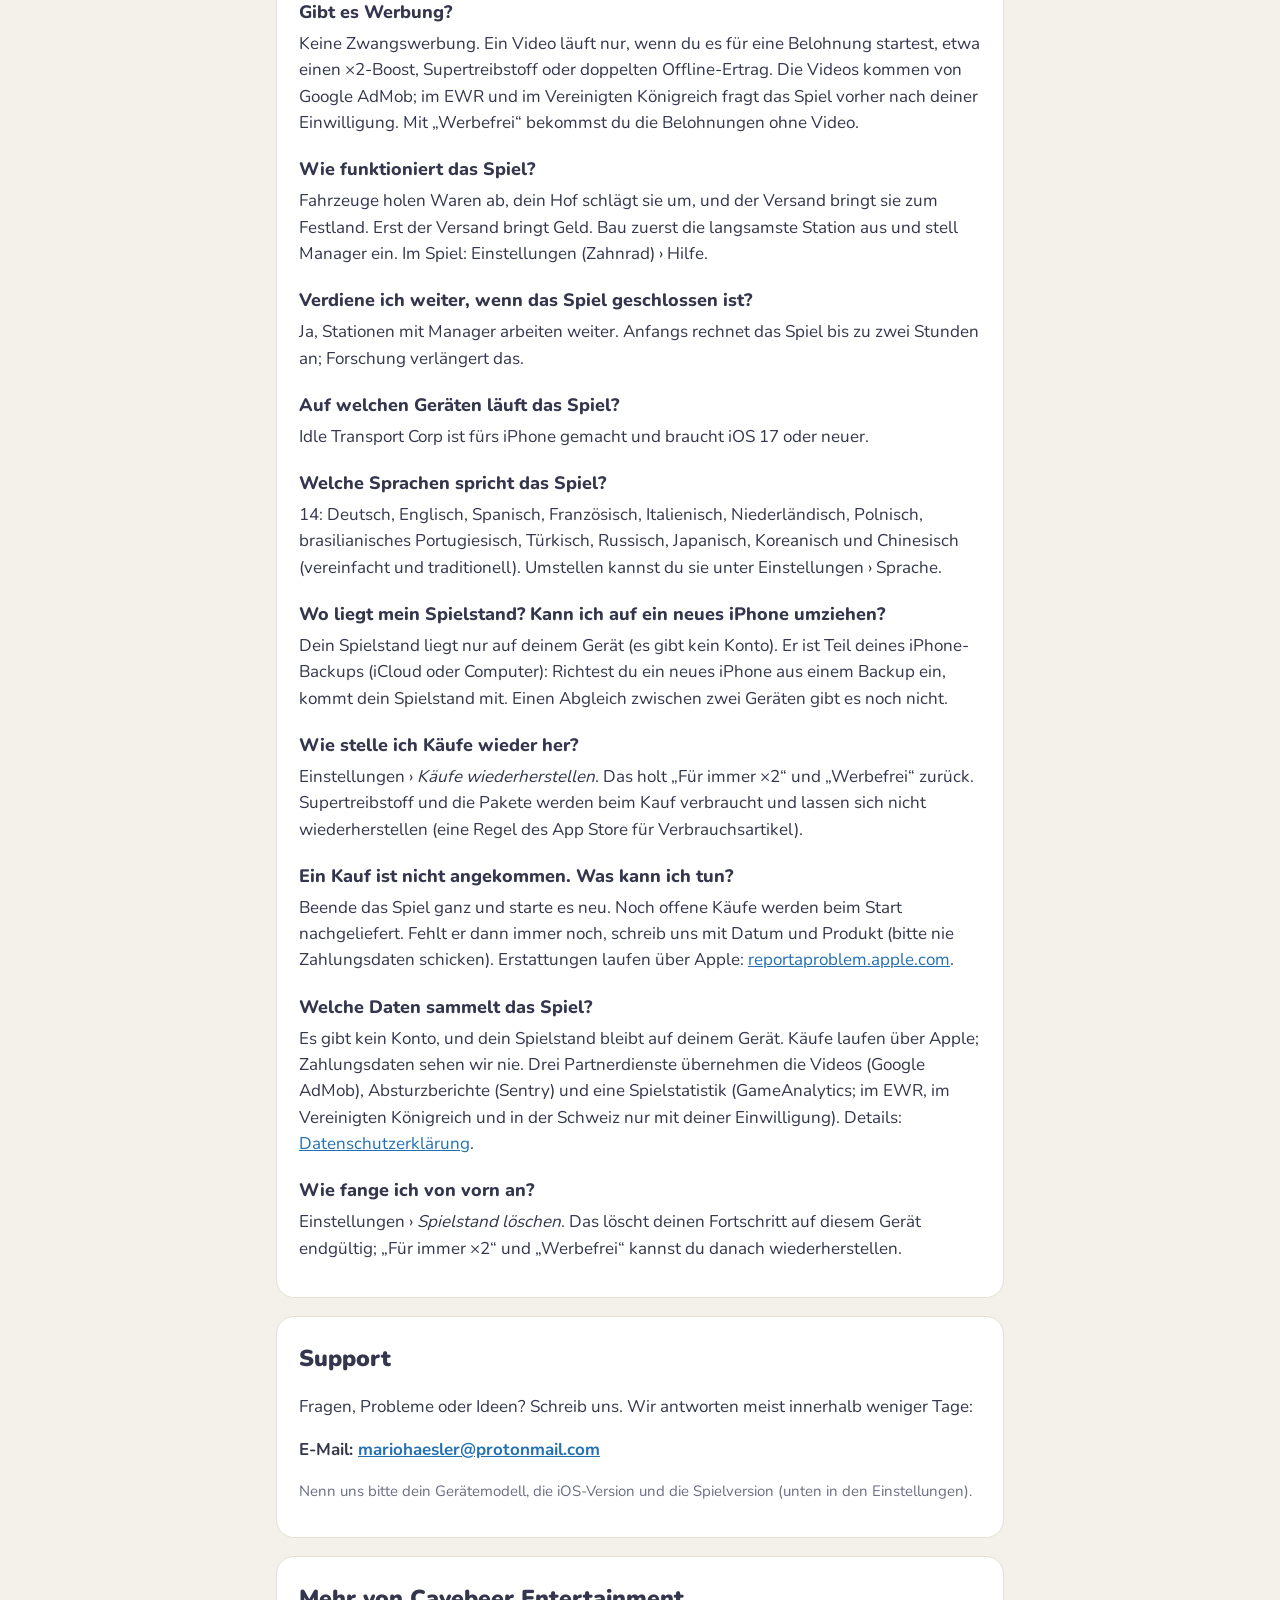
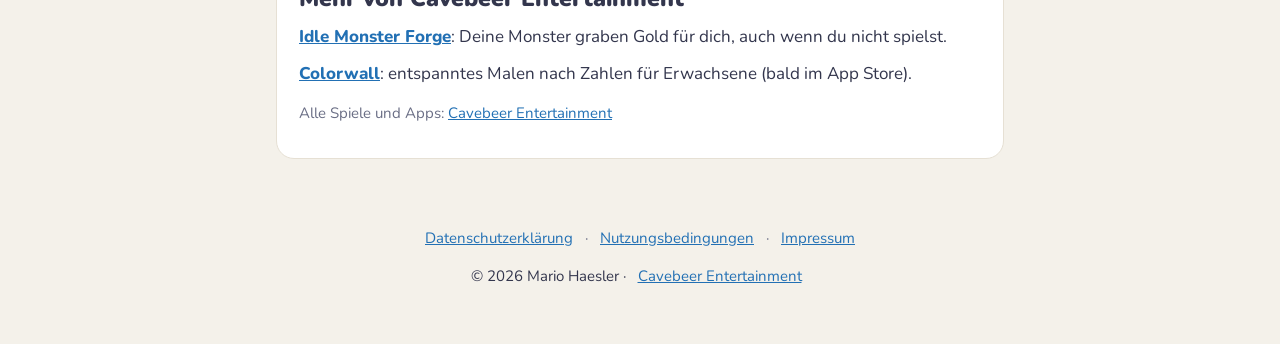
==== commit 03e899d6: "Texts without dash separators between words (reads more natural)" ====
--- a/de/index.html
+++ b/de/index.html
@@ -3,7 +3,7 @@
 <head>
 <meta charset="utf-8">
 <meta name="viewport" content="width=device-width, initial-scale=1">
-<title>Idle Transport Corp: Spedition – Logistik-Spiel fürs iPhone</title>
+<title>Idle Transport Corp: Spedition | Logistik-Spiel fürs iPhone</title>
 <meta name="description" content="Gründe deine Spedition: Lkw, Güterzüge, Schiffe und Drohnen bringen Waren über vier Inseln. Ein kostenloses Idle-Aufbauspiel fürs iPhone mit Managern.">
 <link rel="canonical" href="https://mario-coder-apps.github.io/idletransportcorp-legal/de/">
 <link rel="alternate" hreflang="en" href="https://mario-coder-apps.github.io/idletransportcorp-legal/">
@@ -13,8 +13,8 @@
 <meta name="apple-itunes-app" content="app-id=6821350913">
 <meta property="og:type" content="website">
 <meta property="og:site_name" content="Cavebeer Entertainment">
-<meta property="og:title" content="Idle Transport Corp: Spedition – Logistik-Spiel fürs iPhone">
-<meta property="og:description" content="Lkw, Güterzüge, Schiffe und Drohnen bringen Waren über vier Inseln. Baue dein Logistik-Imperium – ein kostenloses Idle-Spiel fürs iPhone.">
+<meta property="og:title" content="Idle Transport Corp: Spedition | Logistik-Spiel fürs iPhone">
+<meta property="og:description" content="Lkw, Güterzüge, Schiffe und Drohnen bringen Waren über vier Inseln. Baue dein Logistik-Imperium in einem kostenlosen Idle-Spiel fürs iPhone.">
 <meta property="og:url" content="https://mario-coder-apps.github.io/idletransportcorp-legal/de/">
 <meta property="og:image" content="https://mario-coder-apps.github.io/idletransportcorp-legal/og-de.jpg">
 <meta property="og:image:width" content="1200">
@@ -23,8 +23,8 @@
 <meta property="og:locale" content="de_DE">
 <meta property="og:locale:alternate" content="en_US">
 <meta name="twitter:card" content="summary_large_image">
-<meta name="twitter:title" content="Idle Transport Corp: Spedition – Logistik-Spiel fürs iPhone">
-<meta name="twitter:description" content="Lkw, Güterzüge, Schiffe und Drohnen bringen Waren über vier Inseln. Baue dein Logistik-Imperium – ein kostenloses Idle-Spiel fürs iPhone.">
+<meta name="twitter:title" content="Idle Transport Corp: Spedition | Logistik-Spiel fürs iPhone">
+<meta name="twitter:description" content="Lkw, Güterzüge, Schiffe und Drohnen bringen Waren über vier Inseln. Baue dein Logistik-Imperium in einem kostenlosen Idle-Spiel fürs iPhone.">
 <meta name="twitter:image" content="https://mario-coder-apps.github.io/idletransportcorp-legal/og-de.jpg">
 <meta name="twitter:image:alt" content="Idle Transport Corp: das App-Symbol und drei Screenshots mit Lkw, Güterzügen und Schiffen">
 <link rel="icon" href="../favicon.png">
@@ -107,7 +107,7 @@
    "name": "Wie funktioniert das Spiel?",
    "acceptedAnswer": {
     "@type": "Answer",
-    "text": "Fahrzeuge holen Waren ab, dein Hof schlägt sie um, und der Versand bringt sie zum Festland – erst der Versand bringt Geld. Bau zuerst die langsamste Station aus und stell Manager ein. Im Spiel: Einstellungen (Zahnrad) › Hilfe."
+    "text": "Fahrzeuge holen Waren ab, dein Hof schlägt sie um, und der Versand bringt sie zum Festland. Erst der Versand bringt Geld. Bau zuerst die langsamste Station aus und stell Manager ein. Im Spiel: Einstellungen (Zahnrad) › Hilfe."
    }
   },
   {
@@ -115,7 +115,7 @@
    "name": "Verdiene ich weiter, wenn das Spiel geschlossen ist?",
    "acceptedAnswer": {
     "@type": "Answer",
-    "text": "Ja – Stationen mit Manager arbeiten weiter. Anfangs rechnet das Spiel bis zu zwei Stunden an; Forschung verlängert das."
+    "text": "Ja, Stationen mit Manager arbeiten weiter. Anfangs rechnet das Spiel bis zu zwei Stunden an; Forschung verlängert das."
    }
   },
   {
@@ -139,7 +139,7 @@
    "name": "Wo liegt mein Spielstand? Kann ich auf ein neues iPhone umziehen?",
    "acceptedAnswer": {
     "@type": "Answer",
-    "text": "Dein Spielstand liegt nur auf deinem Gerät – es gibt kein Konto. Er ist Teil deines iPhone-Backups (iCloud oder Computer): Richtest du ein neues iPhone aus einem Backup ein, kommt dein Spielstand mit. Einen Abgleich zwischen zwei Geräten gibt es noch nicht."
+    "text": "Dein Spielstand liegt nur auf deinem Gerät (es gibt kein Konto). Er ist Teil deines iPhone-Backups (iCloud oder Computer): Richtest du ein neues iPhone aus einem Backup ein, kommt dein Spielstand mit. Einen Abgleich zwischen zwei Geräten gibt es noch nicht."
    }
   },
   {
@@ -155,7 +155,7 @@
    "name": "Ein Kauf ist nicht angekommen. Was kann ich tun?",
    "acceptedAnswer": {
     "@type": "Answer",
-    "text": "Beende das Spiel ganz und starte es neu – noch offene Käufe werden beim Start nachgeliefert. Fehlt er dann immer noch, schreib uns mit Datum und Produkt (bitte nie Zahlungsdaten schicken). Erstattungen laufen über Apple: reportaproblem.apple.com."
+    "text": "Beende das Spiel ganz und starte es neu. Noch offene Käufe werden beim Start nachgeliefert. Fehlt er dann immer noch, schreib uns mit Datum und Produkt (bitte nie Zahlungsdaten schicken). Erstattungen laufen über Apple: reportaproblem.apple.com."
    }
   },
   {
@@ -183,7 +183,7 @@
   <a class="studio-back" href="../../">&lsaquo; Cavebeer Entertainment</a>
   <img src="../img/icon-192.jpg" alt="App-Symbol von Idle Transport Corp" width="96" height="96">
   <h1>Idle Transport Corp</h1>
-  <p class="pitch">Baue dein Logistik-Imperium – mit Lkw, Zügen, Schiffen und Drohnen</p>
+  <p class="pitch">Baue dein Logistik-Imperium mit Lkw, Zügen, Schiffen und Drohnen</p>
   <a class="store" id="store" href="https://apps.apple.com/app/id6821350913">Laden im App Store</a>
   <div class="iab" id="iab" hidden>
     <div class="iab-arrow" aria-hidden="true">&#8599;</div>
@@ -203,7 +203,7 @@
 <section class="card" id="about">
   <h2>Ein Idle-Aufbauspiel rund um Spedition und Logistik</h2>
   <p class="lead">Idle Transport Corp ist ein Idle-Logistikspiel fürs iPhone. Du gründest eine kleine Spedition und
-  baust sie zu einem Logistik-Imperium aus – über eine ganze Inselwelt, mit Lkw, Güterzügen, Schiffen und
+  baust sie über eine ganze Inselwelt hinweg zu einem Logistik-Imperium aus, mit Lkw, Güterzügen, Schiffen und
   Drohnen.</p>
   <p>Jede Fuhre bringt Geld. Das steckst du in schnellere Fahrzeuge, neue Kunden und neue Standorte, und du stellst
   Manager ein, die alles am Laufen halten. Eine entspannte Wirtschaftssimulation: Du triffst die Entscheidungen, deine
@@ -215,11 +215,11 @@
   <p>Jeder Standort ist eine kleine Lieferkette mit drei Stationen:</p>
   <ol class="steps">
     <li><strong>Abholung.</strong> Deine Fahrzeuge fahren zu deinen Kunden und laden ihre Waren. Jeder Standort hat
-    acht Kunden – vom Hofladen bis zum Hochofen.</li>
+    acht Kunden, vom Hofladen bis zum Hochofen.</li>
     <li><strong>Umschlag.</strong> Dein Speditionshof bringt die Fracht in den Versand.</li>
     <li><strong>Versand.</strong> Der Fernverkehr bringt sie zum Festland. Erst der Versand bringt Geld.</li>
   </ol>
-  <p>Die Kette ist nur so schnell wie ihre langsamste Station. Das Spiel markiert sie als Engpass – so findest du das
+  <p>Die Kette ist nur so schnell wie ihre langsamste Station. Das Spiel markiert sie als Engpass. So findest du das
   beste Upgrade sofort. Auf den Meilenstein-Stufen (10, 25, 50, 100 und weiter) verdoppelt sich die Leistung einer
   Station. Dein Fuhrpark beginnt mit einem einzigen Lastenrad und wächst über
   Transporter und Lkw bis zum Road Train.</p>
@@ -274,7 +274,7 @@
 
 <section class="card" id="manager">
   <h2>Manager halten deine Stationen am Laufen</h2>
-  <p>Jede Station hat Platz für zwei Manager. Stellst du einen ein, läuft die Station von selbst – ganz ohne Tippen.
+  <p>Jede Station hat Platz für zwei Manager. Stellst du einen ein, läuft die Station von selbst, ganz ohne Tippen.
   Dazu haben Manager Fähigkeiten, die du für ein paar Minuten zündest, etwa ×4 Leistung oder deutlich günstigere
   Upgrades; danach brauchen sie eine Pause. Beförderst du sie, werden ihre Fähigkeiten stärker und halten
   länger.</p>
@@ -282,8 +282,8 @@
 
 <section class="card" id="expansion">
   <h2>Expansion: Neustart für riesige Multiplikatoren</h2>
-  <p>Hat ein Standort alle Kunden, kannst du ihn expandieren. Er fängt von vorn an, bringt danach aber ein Vielfaches
-  – bis zu ×158. Jeder Standort lässt sich sechsmal expandieren, jede Expansion bringt Supertreibstoff und
+  <p>Hat ein Standort alle Kunden, kannst du ihn expandieren. Er fängt von vorn an, bringt danach aber ein Vielfaches,
+  bis zu ×158. Jeder Standort lässt sich sechsmal expandieren, jede Expansion bringt Supertreibstoff und
   Blaupausen, und deine Forschung bleibt. Die Hilfe im Spiel sagt es kurz: Sobald du eine Expansion bezahlen kannst,
   mach sie!</p>
 </section>
@@ -291,8 +291,8 @@
 <section class="card" id="forschung">
   <h2>Forschung, Ziele und Tagesbelohnungen</h2>
   <p>Im Campus steckst du Blaupausen in 20 Forschungen aus fünf Bereichen: Fuhrpark, Hof, Personal, Verwaltung und
-  Antrieb. Größere Ladeflächen, schnellere Stapler, günstigere Upgrades, mehr Offline-Zeit – geforscht wird in
-  Laboren, auch während du weg bist, und das Ergebnis gilt auf jeder Insel.</p>
+  Antrieb. Die Forschung bringt größere Ladeflächen, schnellere Stapler, günstigere Upgrades und mehr Offline-Zeit.
+  Geforscht wird in Laboren, auch während du weg bist, und das Ergebnis gilt auf jeder Insel.</p>
   <p>Ziele führen dich Schritt für Schritt über jede Insel und bringen Supertreibstoff oder Blaupausen. Die
   Tagesbelohnung füllt einen Kalender mit sieben Tagen; verpasst du einen Tag, behältst du deinen Platz. Dazu gibt es
   ein Tagesangebot.</p>
@@ -302,7 +302,7 @@
   <h2>Wöchentliche Events mit eigenen Welten</h2>
   <p>Zeitlich begrenzte Events öffnen eigene kleine Welten. Jede Woche startet ein neues und läuft fünf Tage, von
   Mittwoch bis Sonntag; Feiertage wie Weihnachten und Silvester haben eigene Events. Jedes Event
-  bringt eigene Fahrzeuge, eine eigene Währung, eigene Musik und eigene Belohnungen mit – von der Lavahöhle über das
+  bringt eigene Fahrzeuge, eine eigene Währung, eigene Musik und eigene Belohnungen mit. Die Welten reichen von der Lavahöhle über das
   Solarstädtchen der Radler und den Asteroidengürtel bis zur Piratenbucht. Der Hauptpreis ist eine neue Firmenfarbe
   und dauerhaft +10&nbsp;% Einkommen, als Trophäe in deinem Trophäenraum.</p>
 </section>
@@ -311,9 +311,9 @@
   <h2>Offline-Ertrag: Deine Spedition arbeitet weiter</h2>
   <p>Schließ das Spiel, und deine Manager arbeiten weiter: Stationen mit Manager verdienen in deiner Abwesenheit
   weiter, anfangs mit halbem Tempo. Angerechnet werden zunächst bis zu zwei Stunden; die Forschung Nachtschicht erhöht das auf bis zu
-  sieben. Kommst du zurück, holst du ab, was deine Firma verdient hat – oder verdoppelst es per Video oder
+  sieben. Kommst du zurück, holst du ab, was deine Firma verdient hat, oder verdoppelst es per Video oder
   verdreifachst es mit Supertreibstoff.</p>
-  <p>Und mach die Firma zu deiner: Gib ihr einen Namen, ein Logo und zwei Farben – deine Fahrzeuge fahren darin.</p>
+  <p>Und mach die Firma zu deiner: Gib ihr einen Namen, ein Logo und zwei Farben, in denen deine Fahrzeuge fahren.</p>
 </section>
 
 <section class="card faq" id="fragen">
@@ -331,12 +331,12 @@
   Video.</p>
 
   <h3>Wie funktioniert das Spiel?</h3>
-  <p>Fahrzeuge holen Waren ab, dein Hof schlägt sie um, und der Versand bringt sie zum Festland – erst der Versand
+  <p>Fahrzeuge holen Waren ab, dein Hof schlägt sie um, und der Versand bringt sie zum Festland. Erst der Versand
   bringt Geld. Bau zuerst die langsamste Station aus und stell Manager ein. Im Spiel: Einstellungen (Zahnrad) ›
   Hilfe.</p>
 
   <h3>Verdiene ich weiter, wenn das Spiel geschlossen ist?</h3>
-  <p>Ja – Stationen mit Manager arbeiten weiter. Anfangs rechnet das Spiel bis zu zwei Stunden an; Forschung
+  <p>Ja, Stationen mit Manager arbeiten weiter. Anfangs rechnet das Spiel bis zu zwei Stunden an; Forschung
   verlängert das.</p>
 
   <h3>Auf welchen Geräten läuft das Spiel?</h3>
@@ -348,7 +348,7 @@
   kannst du sie unter Einstellungen › Sprache.</p>
 
   <h3>Wo liegt mein Spielstand? Kann ich auf ein neues iPhone umziehen?</h3>
-  <p>Dein Spielstand liegt nur auf deinem Gerät – es gibt kein Konto. Er ist Teil deines iPhone-Backups (iCloud oder
+  <p>Dein Spielstand liegt nur auf deinem Gerät (es gibt kein Konto). Er ist Teil deines iPhone-Backups (iCloud oder
   Computer): Richtest du ein neues iPhone aus einem Backup ein, kommt dein Spielstand mit. Einen Abgleich zwischen zwei
   Geräten gibt es noch nicht.</p>
 
@@ -358,7 +358,7 @@
   Verbrauchsartikel).</p>
 
   <h3>Ein Kauf ist nicht angekommen. Was kann ich tun?</h3>
-  <p>Beende das Spiel ganz und starte es neu – noch offene Käufe werden beim Start nachgeliefert. Fehlt er dann immer
+  <p>Beende das Spiel ganz und starte es neu. Noch offene Käufe werden beim Start nachgeliefert. Fehlt er dann immer
   noch, schreib uns mit Datum und Produkt (bitte nie Zahlungsdaten schicken). Erstattungen laufen über Apple:
   <a href="https://reportaproblem.apple.com">reportaproblem.apple.com</a>.</p>
 
@@ -375,7 +375,7 @@
 
 <section class="card" id="support">
   <h2>Support</h2>
-  <p>Fragen, Probleme oder Ideen? Schreib uns – wir antworten meist innerhalb weniger Tage:</p>
+  <p>Fragen, Probleme oder Ideen? Schreib uns. Wir antworten meist innerhalb weniger Tage:</p>
   <p><strong>E-Mail: <a href="mailto:mariohaesler@protonmail.com">mariohaesler@protonmail.com</a></strong></p>
   <p class="soft">Nenn uns bitte dein Gerätemodell, die iOS-Version und die Spielversion (unten in den Einstellungen).</p>
 </section>
@@ -383,9 +383,9 @@
 <section class="card" id="mehr">
   <h2>Mehr von Cavebeer Entertainment</h2>
   <ul class="apps">
-    <li><a href="../../idlemonsterforge-legal/">Idle Monster Forge</a> – deine Monster graben Gold für dich, auch
+    <li><a href="../../idlemonsterforge-legal/">Idle Monster Forge</a>: Deine Monster graben Gold für dich, auch
     wenn du nicht spielst.</li>
-    <li><a href="../../colorwall-legal/">Colorwall</a> – entspanntes Malen nach Zahlen für Erwachsene (bald im App
+    <li><a href="../../colorwall-legal/">Colorwall</a>: entspanntes Malen nach Zahlen für Erwachsene (bald im App
     Store).</li>
   </ul>
   <p class="soft">Alle Spiele und Apps: <a href="../../">Cavebeer Entertainment</a></p>
@@ -414,7 +414,7 @@
     var btn = document.getElementById("copy-link");
     btn.addEventListener("click", function () {
       var de = document.documentElement.lang === "de";
-      var done = function () { btn.textContent = de ? "Kopiert – öffne Safari und füge ihn ein" : "Copied - open Safari and paste it"; };
+      var done = function () { btn.textContent = de ? "Kopiert. Öffne Safari und füge ihn ein" : "Copied. Open Safari and paste it"; };
       if (navigator.clipboard && navigator.clipboard.writeText) {
         navigator.clipboard.writeText(link).then(done, function () { prompt(de ? "Link kopieren:" : "Copy this link:", link); });
       } else {
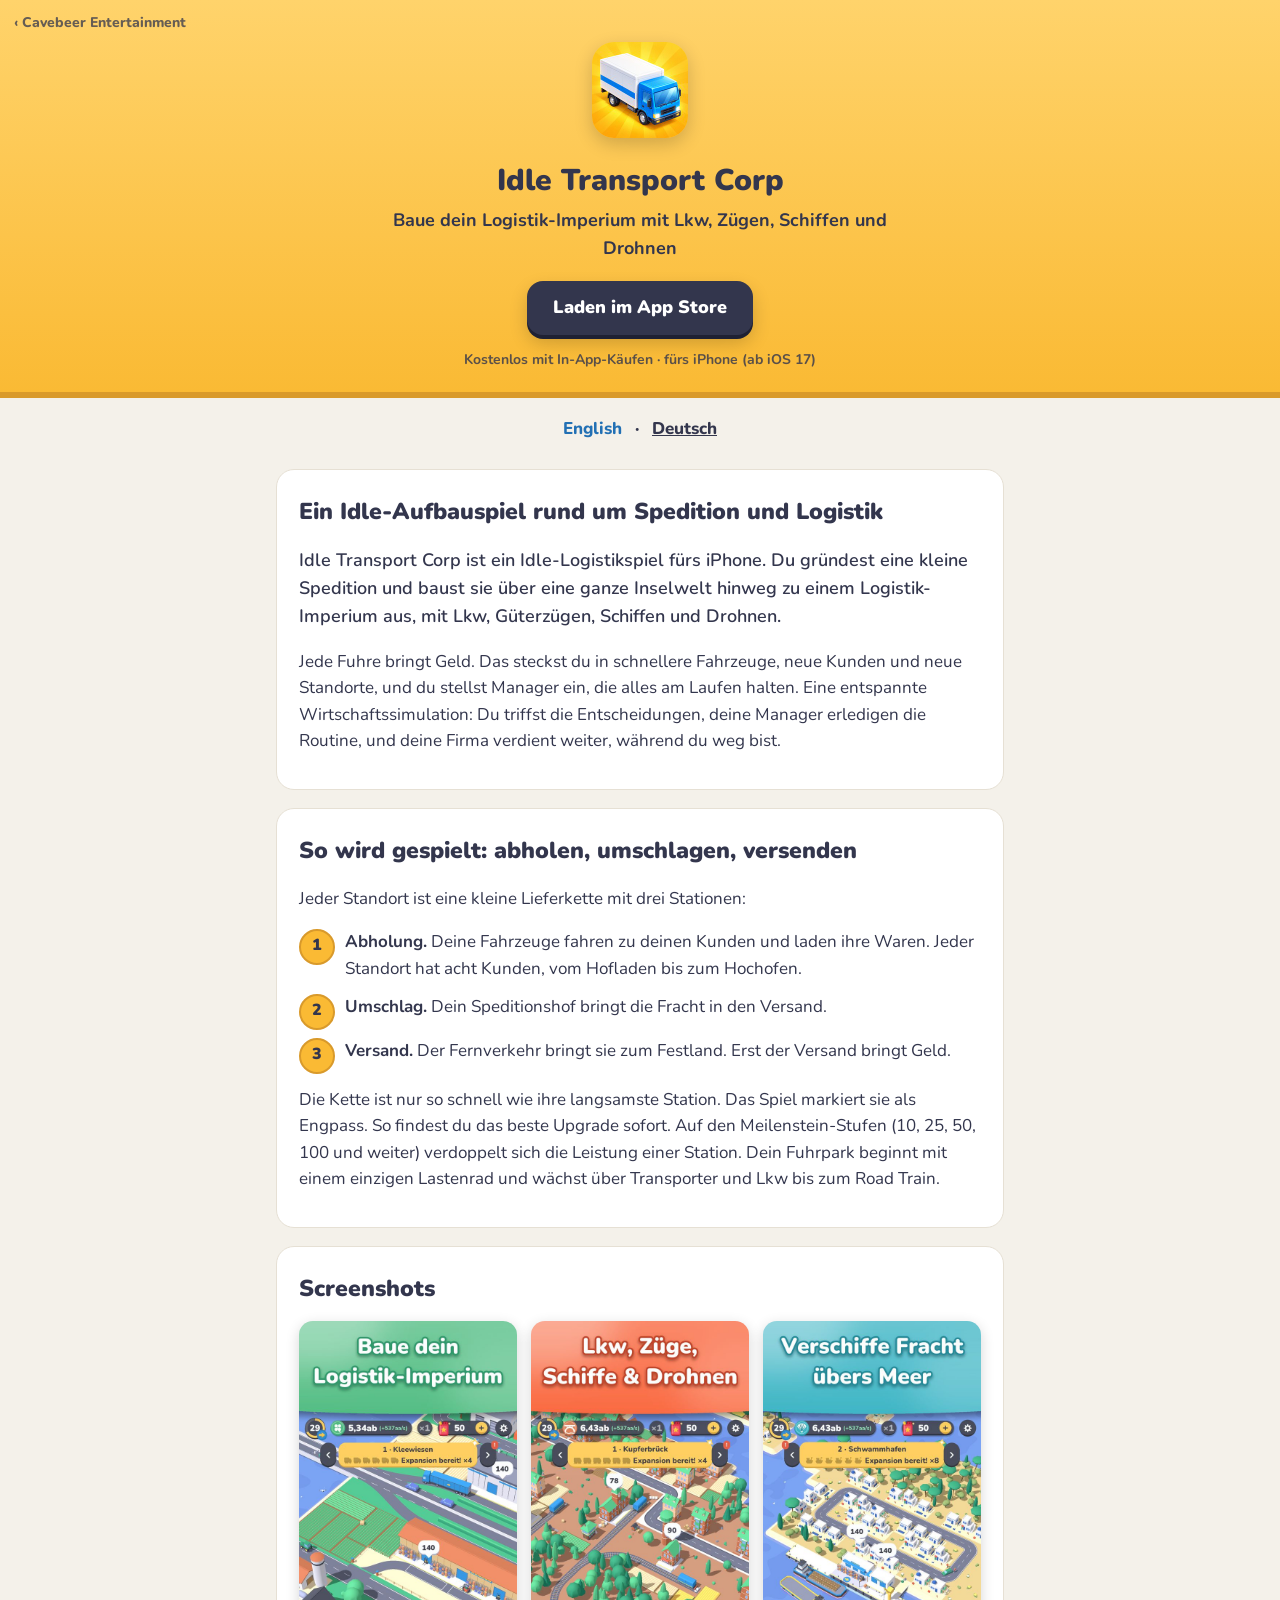
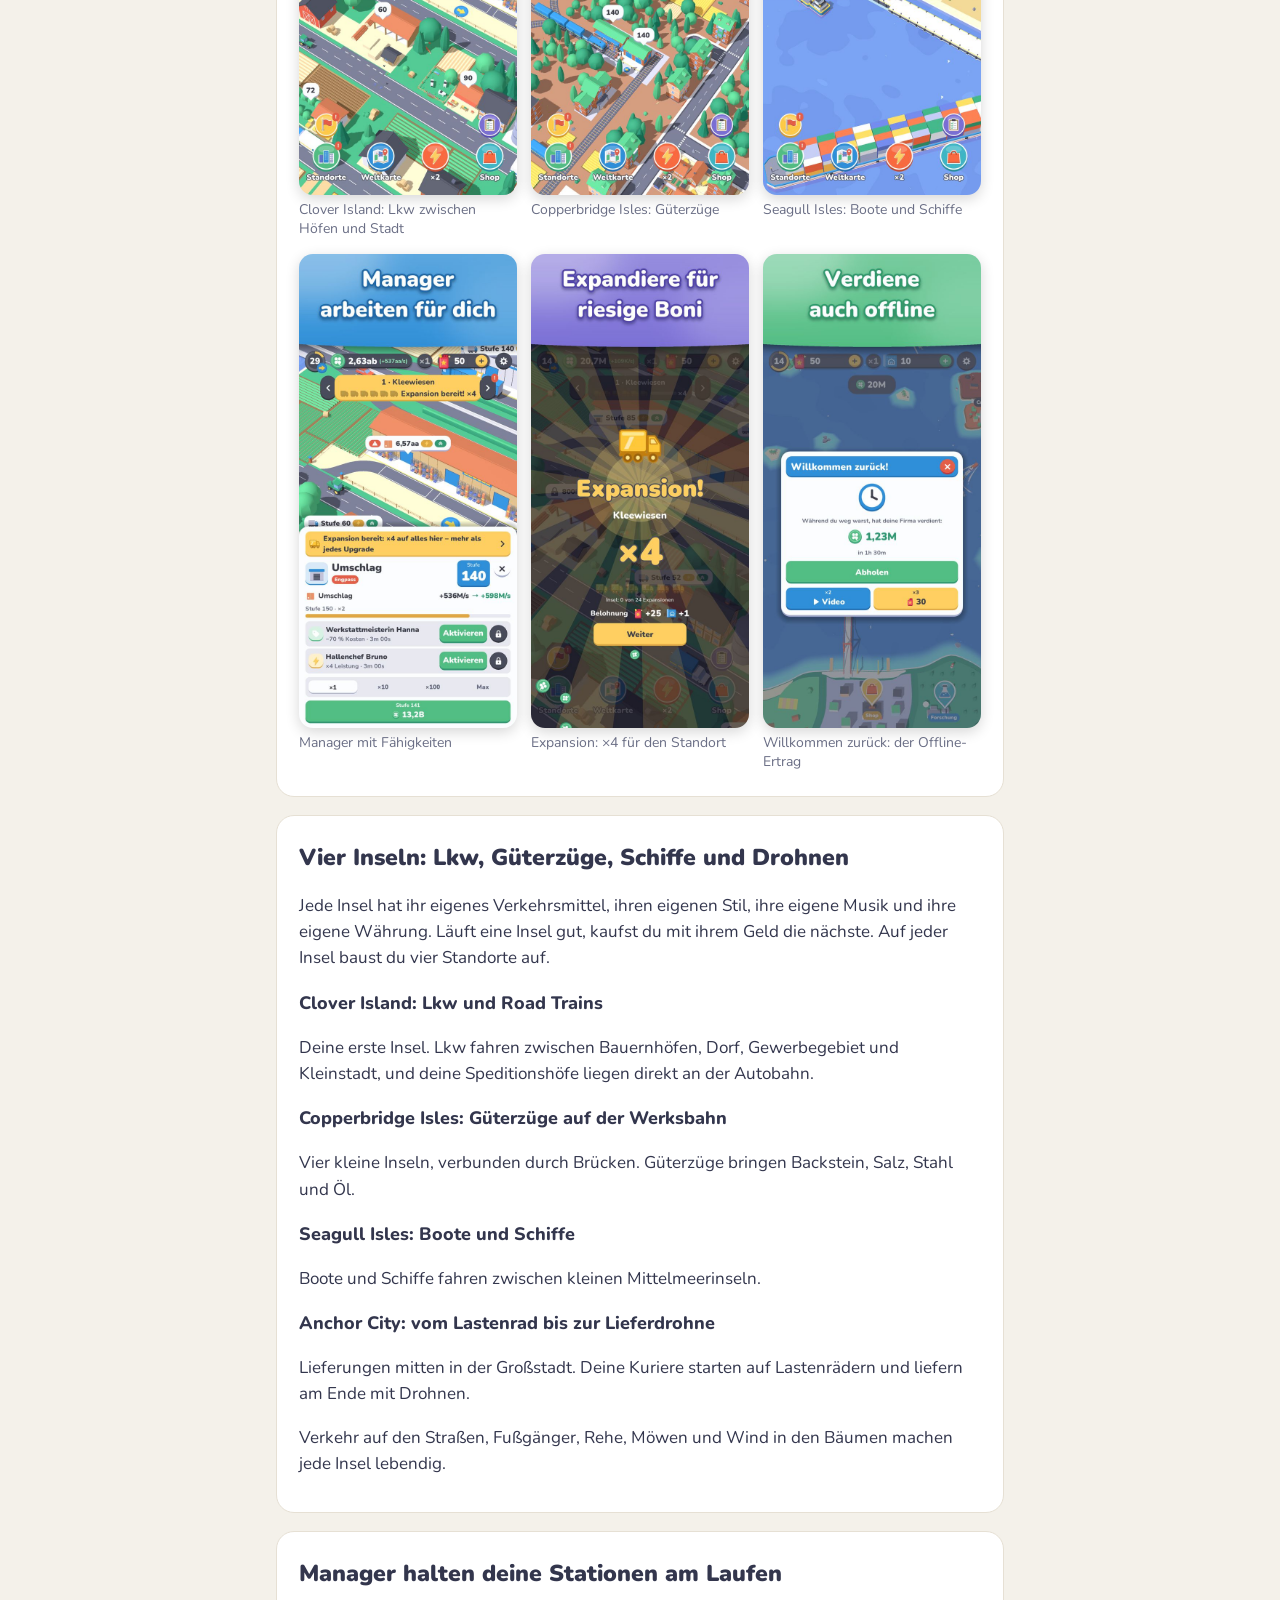
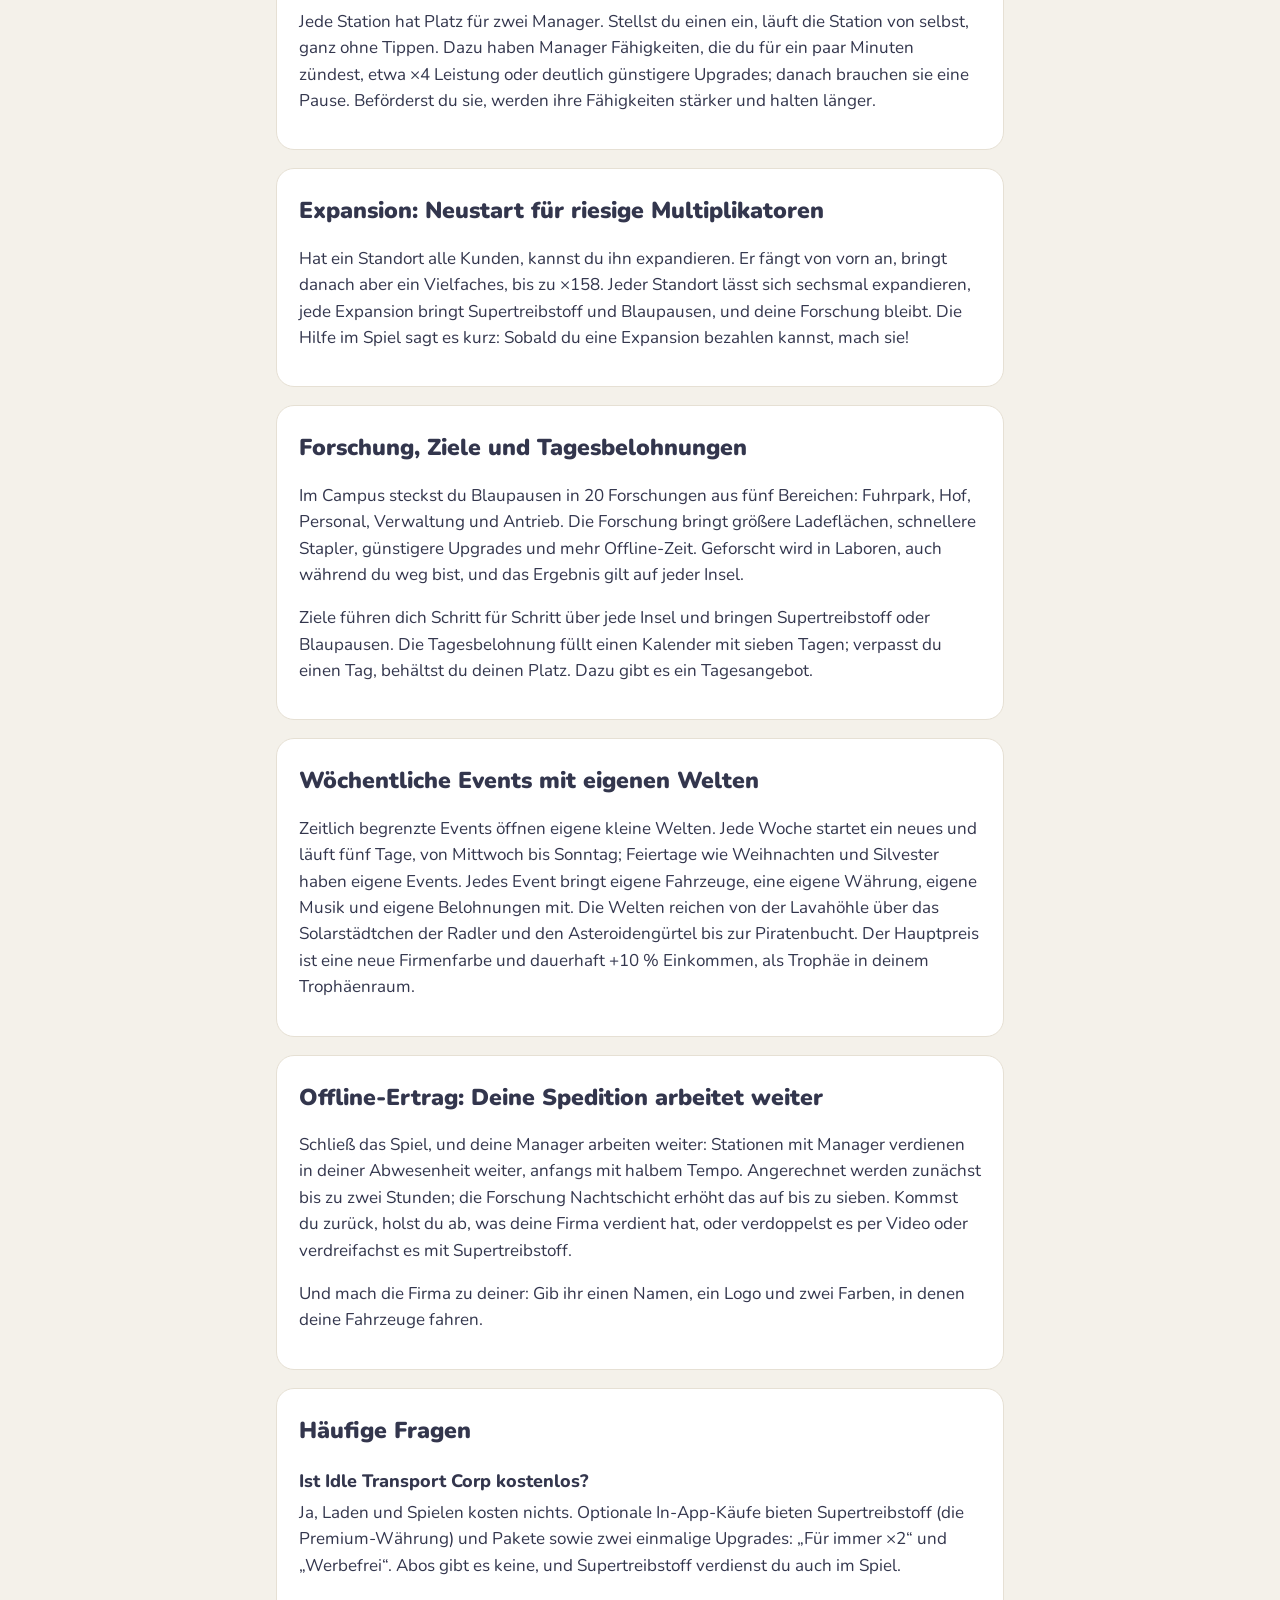
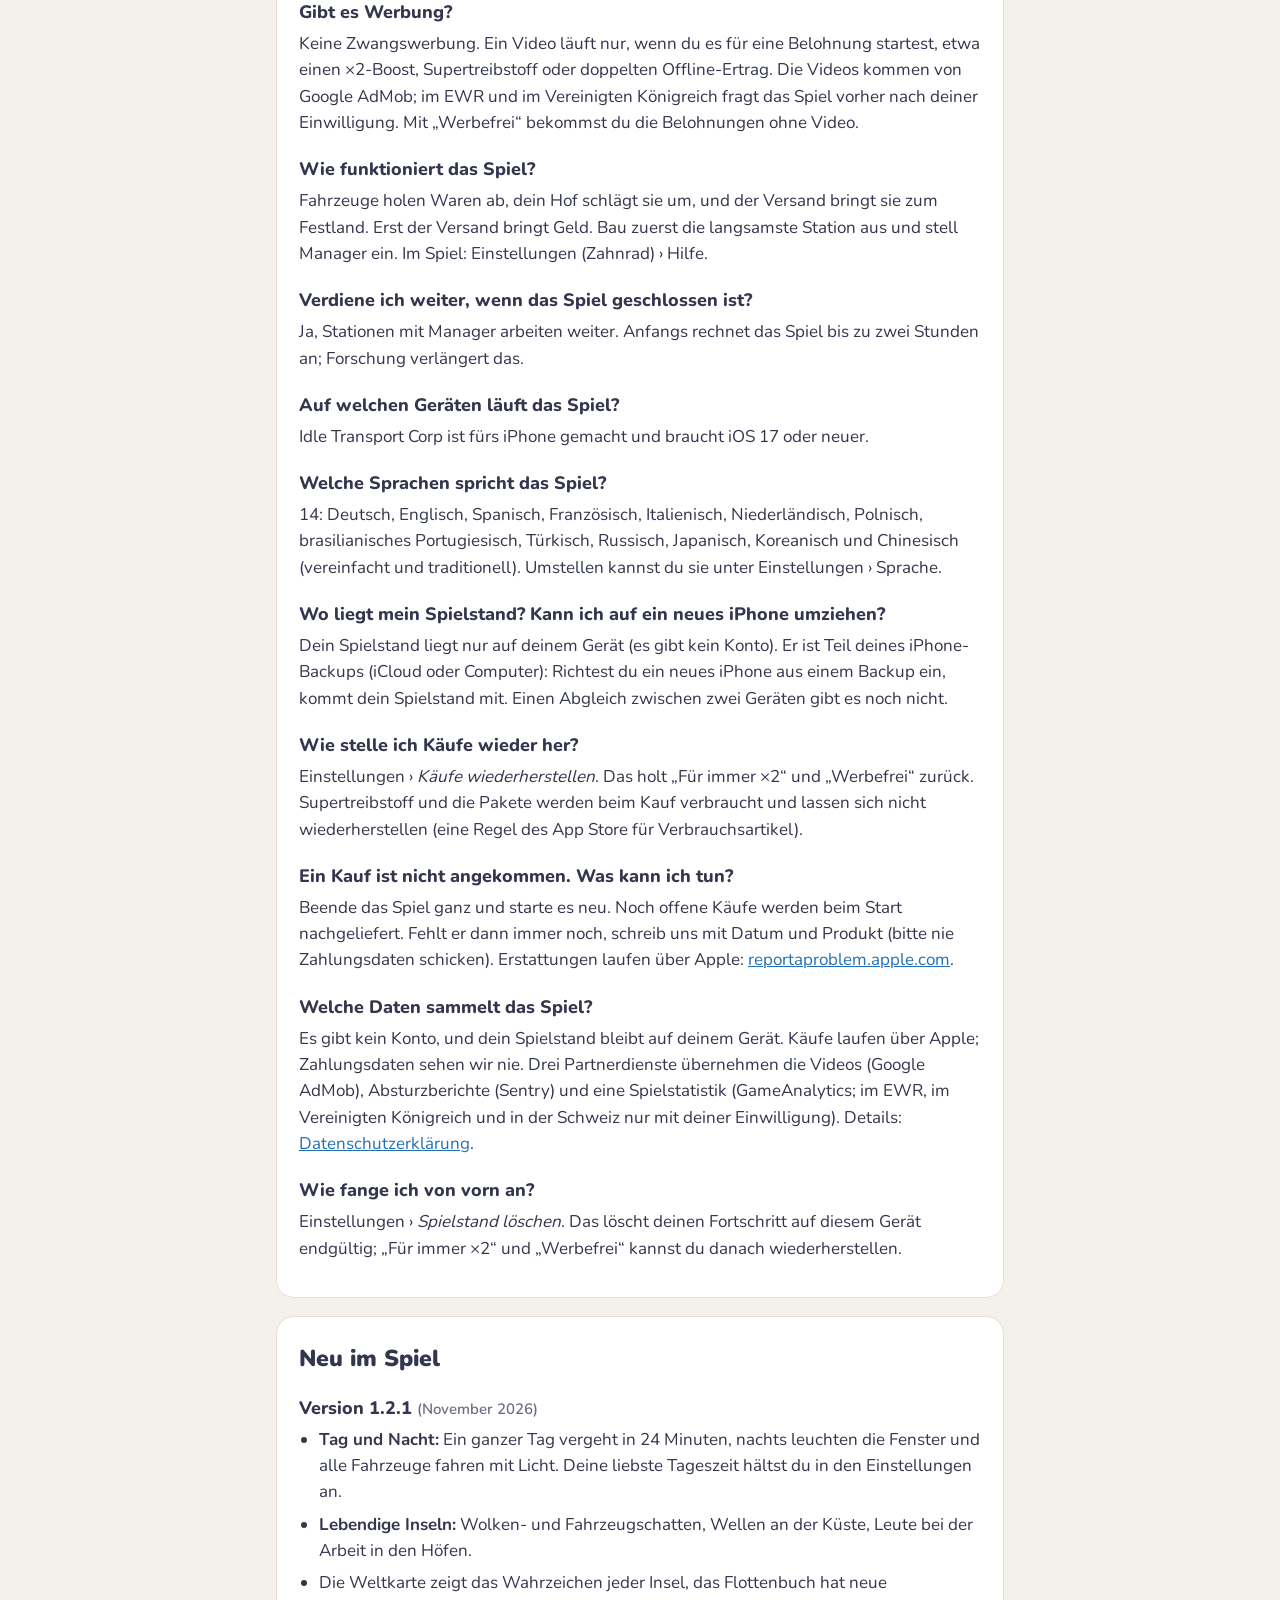
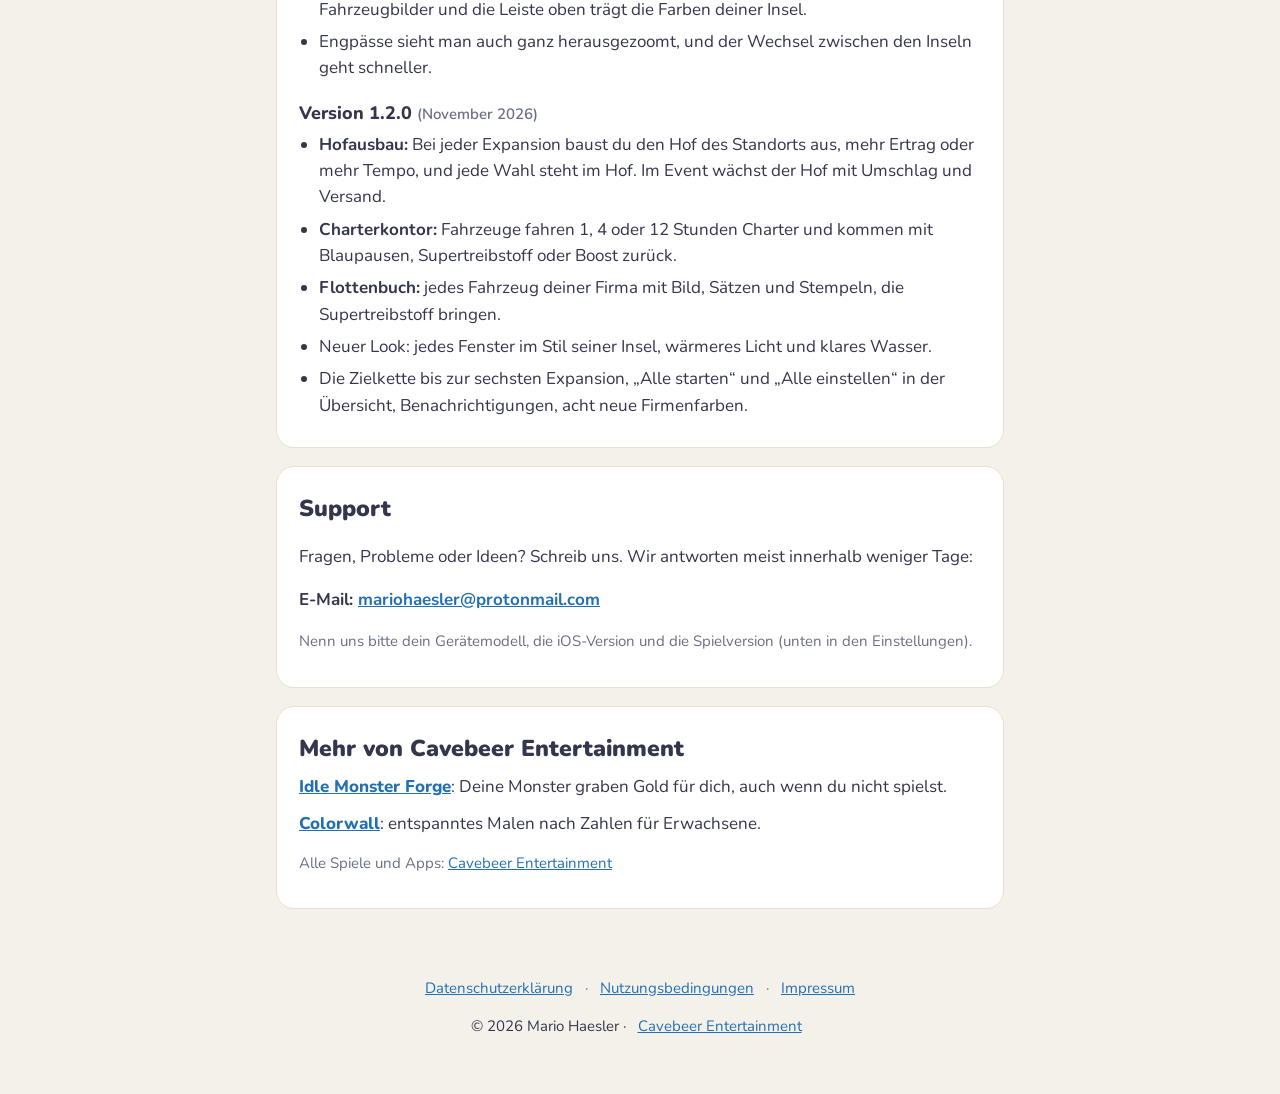
==== commit e4a31761: "What's new: changelog of versions 1.2.1 and 1.2.0 (EN + DE); Colorwall is in the App Store Co-Author" ====
--- a/de/index.html
+++ b/de/index.html
@@ -373,6 +373,34 @@
   und „Werbefrei“ kannst du danach wiederherstellen.</p>
 </section>
 
+<section class="card changelog" id="neu">
+  <h2>Neu im Spiel</h2>
+
+  <h3>Version 1.2.1 <span class="soft">(November 2026)</span></h3>
+  <ul>
+    <li><strong>Tag und Nacht:</strong> Ein ganzer Tag vergeht in 24 Minuten, nachts leuchten die Fenster und alle
+    Fahrzeuge fahren mit Licht. Deine liebste Tageszeit hältst du in den Einstellungen an.</li>
+    <li><strong>Lebendige Inseln:</strong> Wolken- und Fahrzeugschatten, Wellen an der Küste, Leute bei der Arbeit in
+    den Höfen.</li>
+    <li>Die Weltkarte zeigt das Wahrzeichen jeder Insel, das Flottenbuch hat neue Fahrzeugbilder und die Leiste oben
+    trägt die Farben deiner Insel.</li>
+    <li>Engpässe sieht man auch ganz herausgezoomt, und der Wechsel zwischen den Inseln geht schneller.</li>
+  </ul>
+
+  <h3>Version 1.2.0 <span class="soft">(November 2026)</span></h3>
+  <ul>
+    <li><strong>Hofausbau:</strong> Bei jeder Expansion baust du den Hof des Standorts aus, mehr Ertrag oder mehr
+    Tempo, und jede Wahl steht im Hof. Im Event wächst der Hof mit Umschlag und Versand.</li>
+    <li><strong>Charterkontor:</strong> Fahrzeuge fahren 1, 4 oder 12 Stunden Charter und kommen mit Blaupausen,
+    Supertreibstoff oder Boost zurück.</li>
+    <li><strong>Flottenbuch:</strong> jedes Fahrzeug deiner Firma mit Bild, Sätzen und Stempeln, die Supertreibstoff
+    bringen.</li>
+    <li>Neuer Look: jedes Fenster im Stil seiner Insel, wärmeres Licht und klares Wasser.</li>
+    <li>Die Zielkette bis zur sechsten Expansion, „Alle starten“ und „Alle einstellen“ in der Übersicht,
+    Benachrichtigungen, acht neue Firmenfarben.</li>
+  </ul>
+</section>
+
 <section class="card" id="support">
   <h2>Support</h2>
   <p>Fragen, Probleme oder Ideen? Schreib uns. Wir antworten meist innerhalb weniger Tage:</p>
@@ -385,8 +413,7 @@
   <ul class="apps">
     <li><a href="../../idlemonsterforge-legal/">Idle Monster Forge</a>: Deine Monster graben Gold für dich, auch
     wenn du nicht spielst.</li>
-    <li><a href="../../colorwall-legal/">Colorwall</a>: entspanntes Malen nach Zahlen für Erwachsene (bald im App
-    Store).</li>
+    <li><a href="../../colorwall-legal/">Colorwall</a>: entspanntes Malen nach Zahlen für Erwachsene.</li>
   </ul>
   <p class="soft">Alle Spiele und Apps: <a href="../../">Cavebeer Entertainment</a></p>
 </section>
--- a/style.css
+++ b/style.css
@@ -172,3 +172,8 @@
 @media (max-width: 420px) {
   .content section.card { padding: 4px 18px 14px; }
 }
+
+/* What's new (the changelog) */
+.changelog h3 .soft { font-weight: 600; }
+.changelog ul { padding-left: 20px; margin: 4px 0 10px; }
+.changelog li { margin: 0 0 6px; }
